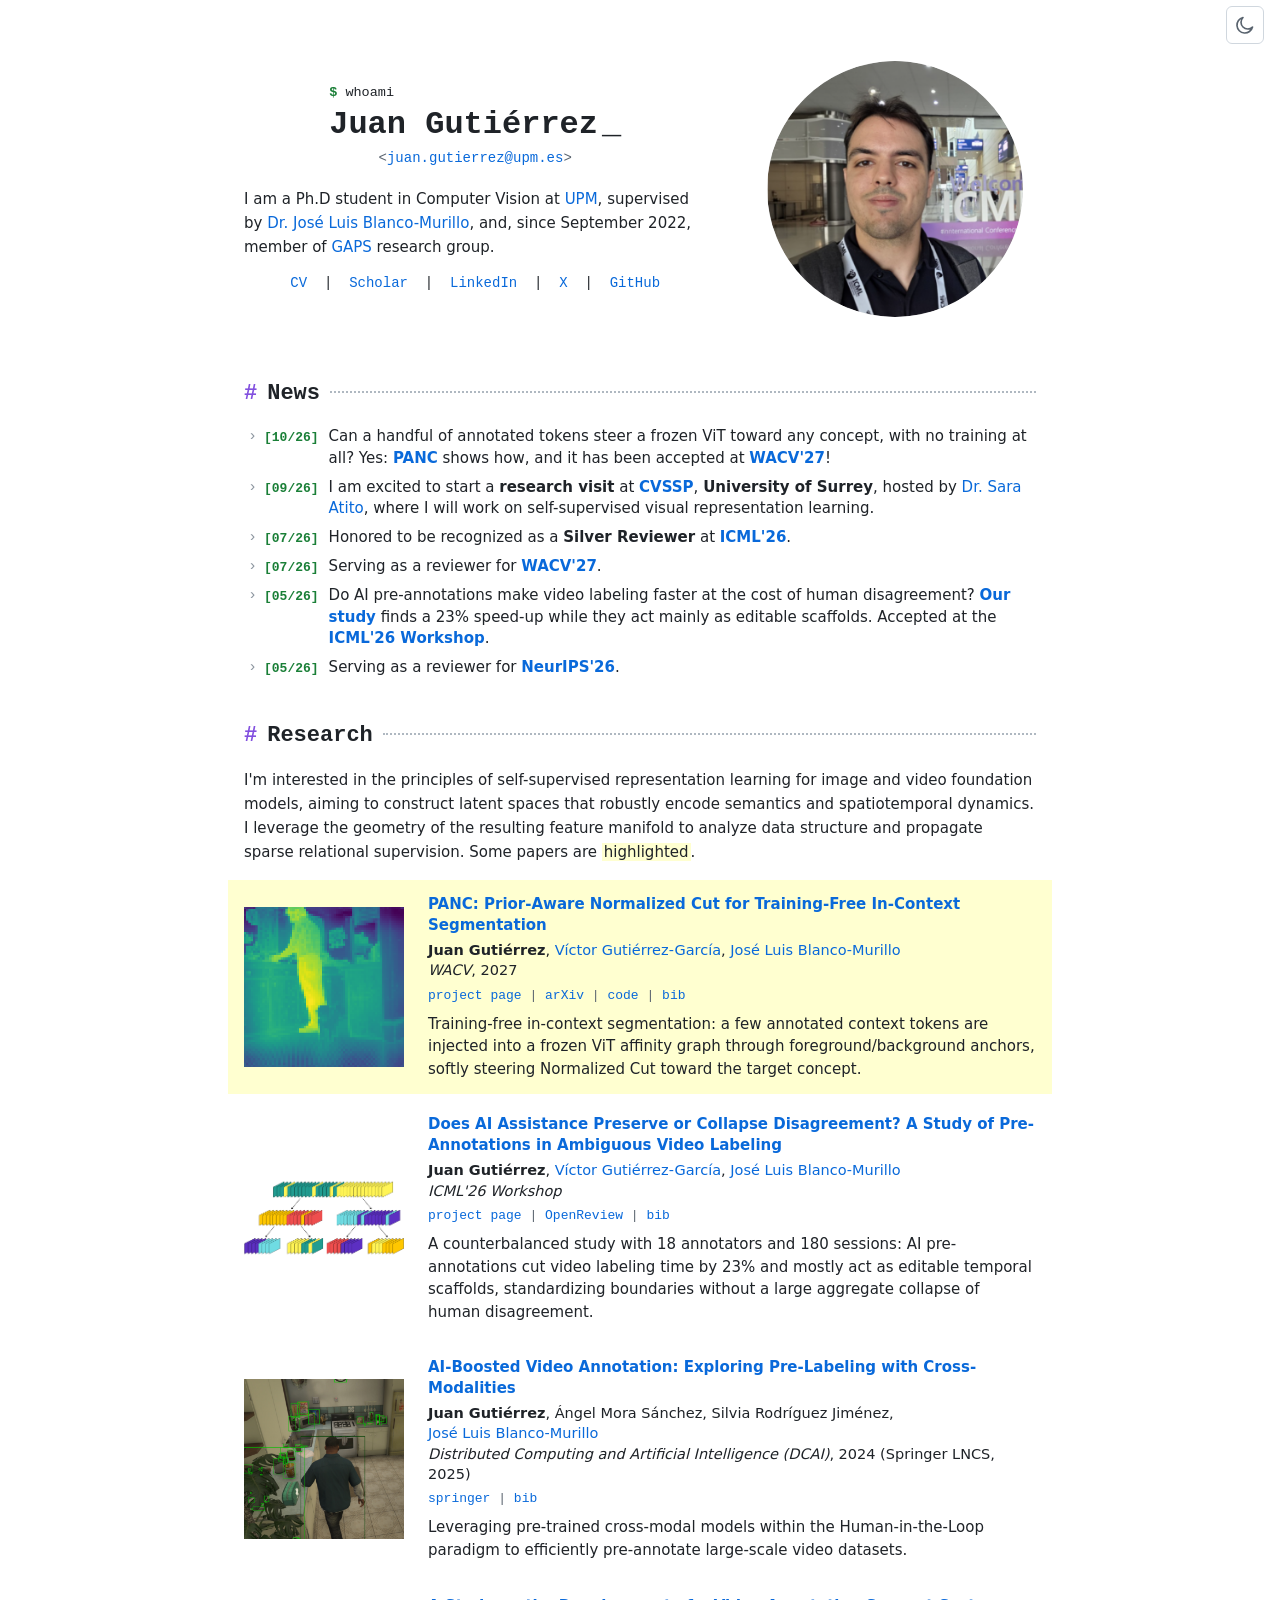
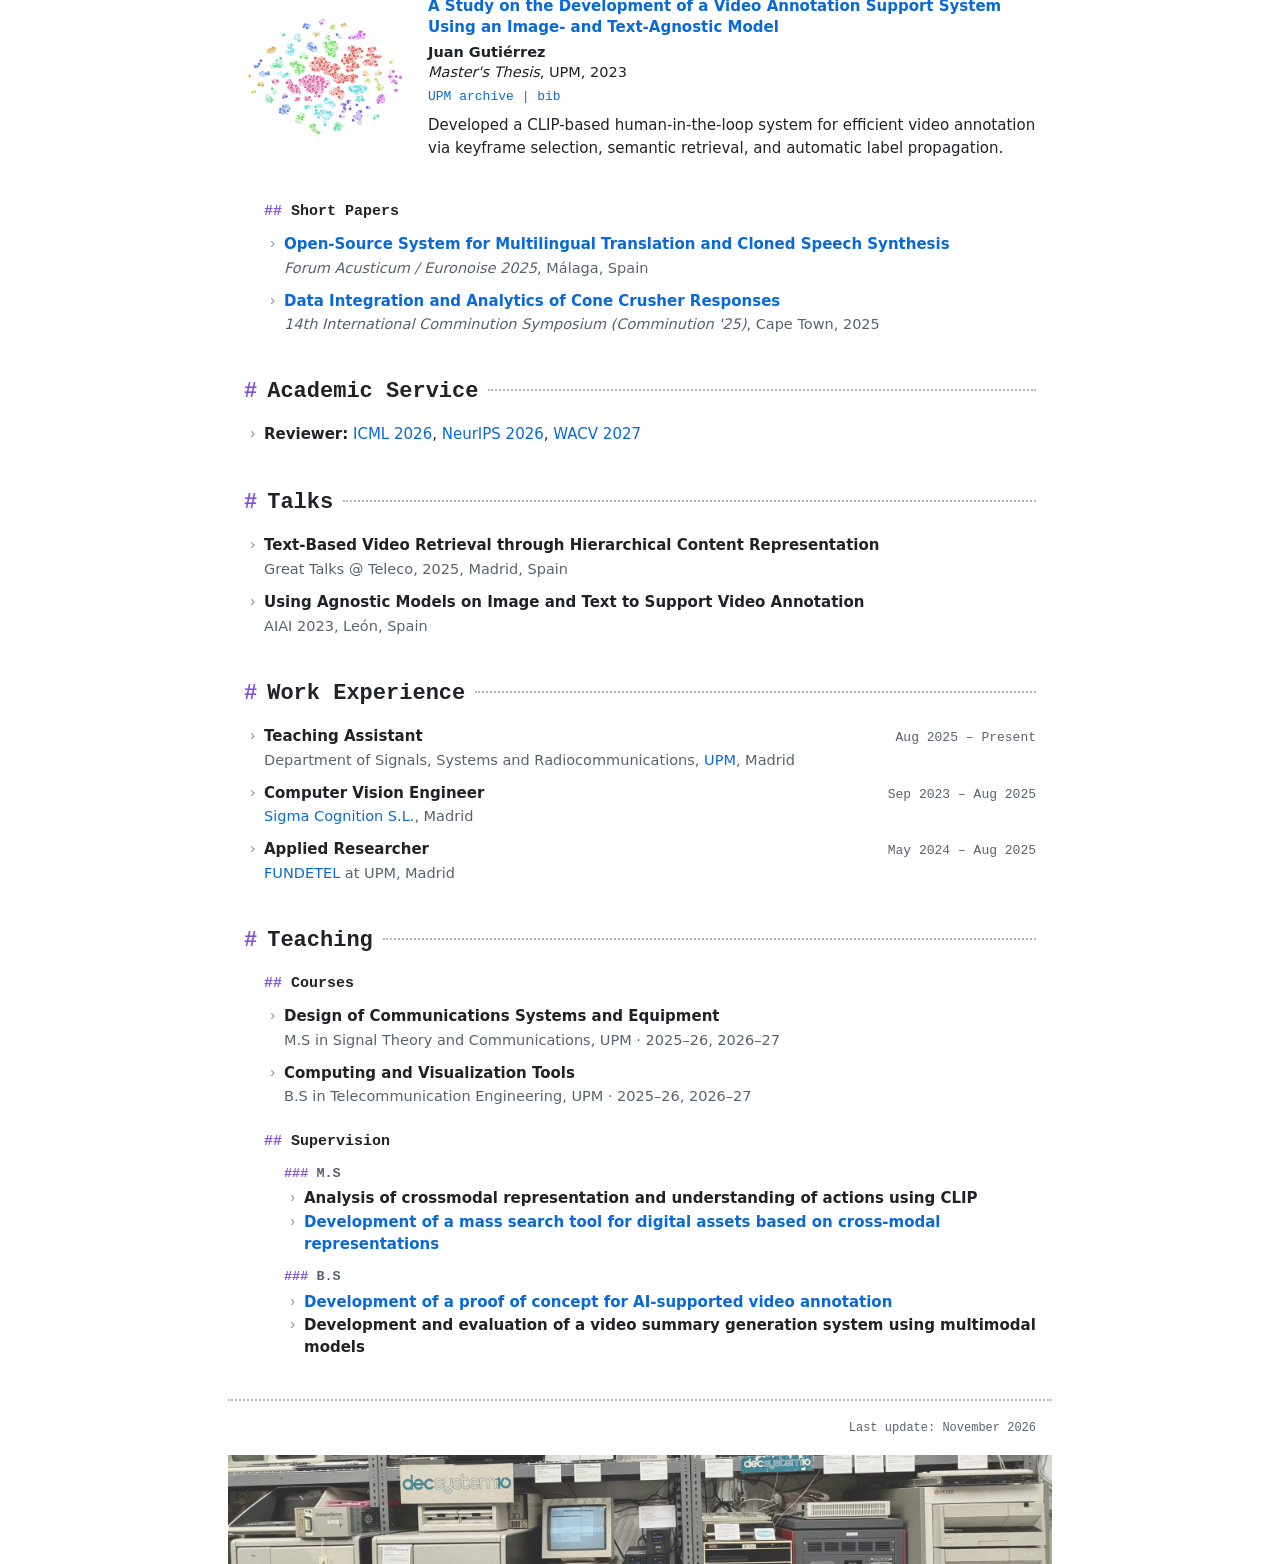
==== index.html @ efe4924a "Replace emoji favicon with a "jg" monogram SVG favicon (letters as paths, light-theme colours) with " ====
<!DOCTYPE html>
<html lang="en">

<head>
  <meta charset="UTF-8">
  <meta name="viewport" content="width=device-width, initial-scale=1">
  <title>Juan Gutiérrez</title>
  <meta name="author" content="Juan Gutiérrez">
  <meta name="description" content="Juan Gutiérrez — Ph.D. student in Computer Vision at UPM (GAPS). Self-supervised representation learning for image and video.">

  <link rel="stylesheet" href="stylesheet.css?v=20261119h">
  <link rel="icon" href="favicon.svg" type="image/svg+xml">
  <link rel="icon" href="favicon.ico" sizes="48x48">
  <link rel="apple-touch-icon" href="apple-touch-icon.png">
</head>

<body>
  <script>
    // Saved theme (default: light).
    (function () {
      var theme = 'light';
      try { theme = localStorage.getItem('preferred-theme') || 'light'; } catch (e) {}
      if (theme === 'dark') document.body.classList.add('dark-mode');
    })();
  </script>

  <nav class="topbar" aria-label="Sections">
    <div class="topbar-inner">
      <a href="#top" class="topbar-prompt">~/juan&nbsp;<span class="prompt-sign">$</span></a>
      <div class="topbar-links">
        <a href="#news"><span class="nav-hash">#</span> news</a>
        <a href="#research"><span class="nav-hash">#</span> research</a>
        <a href="#service"><span class="nav-hash">#</span> service</a>
        <a href="#talks"><span class="nav-hash">#</span> talks</a>
        <a href="#experience"><span class="nav-hash">#</span> experience</a>
        <a href="#teaching"><span class="nav-hash">#</span> teaching</a>
      </div>
    </div>
  </nav>

  <button id="theme-toggle" class="theme-toggle" type="button" aria-label="Enable dark mode">
    <span id="theme-toggle-icon" class="theme-toggle-icon" aria-hidden="true"></span>
  </button>

  <main class="page" id="top">

    <!-- ───────────── Bio ───────────── -->
    <header class="bio">
      <div class="bio-text">
        <div class="terminal">
          <p class="hero-cmd"><span class="prompt-sign">$</span> whoami</p>
          <h1 class="name">Juan Gutiérrez<span class="cursor" aria-hidden="true">_</span></h1>
        </div>
        <p class="hero-email"><span class="email-bracket">&lt;</span><a href="mailto:juan.gutierrez@upm.es">juan.gutierrez@upm.es</a><span class="email-bracket">&gt;</span></p>
        <p class="bio-desc">
          I am a Ph.D student in Computer Vision at <a href="https://www.upm.es/">UPM</a>, supervised by
          <a href="https://jlblancoupm.github.io/">Dr. José Luis Blanco-Murillo</a>, and,
          since September 2022, member of <a href="https://www.gaps.ssr.upm.es/">GAPS</a> research group.
        </p>
        <p class="bio-links">
          <a href="data/Resume_JG.pdf">CV</a>
          &nbsp;|&nbsp;
          <a href="https://scholar.google.es/citations?user=wT7WzX8AAAAJ&hl=es&authuser=1">Scholar</a>
          &nbsp;|&nbsp;
          <a href="https://www.linkedin.com/in/juan-gutierrez-navarro/">LinkedIn</a>
          &nbsp;|&nbsp;
          <a href="https://x.com/jgnav_">X</a>
          &nbsp;|&nbsp;
          <a href="https://github.com/jgnav">GitHub</a>
        </p>
      </div>
      <div class="bio-photo">
        <a href="images/juangutierrez.png"><img src="images/juangutierrez_circle.png" alt="Juan Gutiérrez"></a>
      </div>
    </header>

    <!-- ───────────── News ───────────── -->
    <section class="section-header" id="news">
      <h2 class="section-title"><a class="anchor" href="#news" aria-label="Link to this section">#</a> News</h2>
      <ul class="entries news">
        <li class="entry"><span class="news-date">[10/26]</span><span class="news-text">Can a handful of annotated tokens steer a frozen ViT toward any concept, with no training at all? Yes: <strong><a href="panc/">PANC</a></strong> shows how, and it has been accepted at <a href="https://wacv.thecvf.com/"><strong>WACV'27</strong></a>!</span></li>
        <li class="entry"><span class="news-date">[09/26]</span><span class="news-text">I am excited to start a <strong>research visit</strong> at <a href="https://www.surrey.ac.uk/centre-vision-speech-signal-processing"><strong>CVSSP</strong></a>, <strong>University of Surrey</strong>, hosted by <a href="https://www.surrey.ac.uk/people/sara-atito">Dr. Sara Atito</a>, where I will work on self-supervised visual representation learning.</span></li>
        <li class="entry"><span class="news-date">[07/26]</span><span class="news-text">Honored to be recognized as a <strong>Silver Reviewer</strong> at <a href="https://icml.cc/"><strong>ICML'26</strong></a>.</span></li>
        <li class="entry"><span class="news-date">[07/26]</span><span class="news-text">Serving as a reviewer for <a href="https://wacv.thecvf.com/"><strong>WACV'27</strong></a>.</span></li>
        <li class="entry"><span class="news-date">[05/26]</span><span class="news-text">Do AI pre-annotations make video labeling faster at the cost of human disagreement? <strong><a href="hitl/">Our study</a></strong> finds a 23% speed-up while they act mainly as editable scaffolds. Accepted at the <a href="https://pluralistic-alignment.github.io/"><strong>ICML'26 Workshop</strong></a>.</span></li>
        <li class="entry"><span class="news-date">[05/26]</span><span class="news-text">Serving as a reviewer for <a href="https://neurips.cc/"><strong>NeurIPS'26</strong></a>.</span></li>
      </ul>
    </section>

    <!-- ───────────── Research ───────────── -->
    <section class="section-header" id="research">
      <h2 class="section-title"><a class="anchor" href="#research" aria-label="Link to this section">#</a> Research</h2>
      <p>
        I'm interested in the principles of self-supervised representation learning for image and video
        foundation models, aiming to construct latent spaces that robustly encode semantics and
        spatiotemporal dynamics. I leverage the geometry of the resulting feature manifold to analyze data
        structure and propagate sparse relational supervision. Some papers are <span class="highlight">highlighted</span>.
      </p>
    </section>

    <section class="papers">

      <article class="paper highlighted">
        <div class="paper-media">
          <div class="one">
            <img class="two" src="images/panc_after.png" alt="">
            <img src="images/panc_before.png" alt="PANC">
          </div>
        </div>
        <div class="paper-info">
          <a href="panc/" class="papertitle">PANC: Prior-Aware Normalized Cut for Training-Free In-Context Segmentation</a>
          <div class="paper-authors">
            <strong>Juan Gutiérrez</strong>,
            <a href="https://vgutierrez2404.github.io/">Víctor Gutiérrez-García</a>,
            <a href="https://jlblancoupm.github.io/">José Luis Blanco-Murillo</a>
          </div>
          <div class="paper-venue"><em>WACV</em>, 2027</div>
          <div class="paper-links">
            <a href="panc/">project page</a> |
            <a href="https://arxiv.org/abs/2602.06912">arXiv</a> |
            <a href="https://github.com/jgnav/PANC">code</a> |
            <a href="javascript:void(0)" onclick="showBibtexModal('data/panc.bib')">bib</a>
          </div>
          <p class="paper-desc">
            Training-free in-context segmentation: a few annotated context tokens are injected into a frozen ViT affinity graph through foreground/background anchors, softly steering Normalized Cut toward the target concept.
          </p>
        </div>
      </article>

      <article class="paper">
        <div class="paper-media">
          <div class="one">
            <img class="two" src="images/hitl_after.png" alt="">
            <img src="images/hitl_before.png" alt="Pre-annotation study">
          </div>
        </div>
        <div class="paper-info">
          <a href="hitl/" class="papertitle">Does AI Assistance Preserve or Collapse Disagreement? A Study of Pre-Annotations in Ambiguous Video Labeling</a>
          <div class="paper-authors">
            <strong>Juan Gutiérrez</strong>,
            <a href="https://vgutierrez2404.github.io/">Víctor Gutiérrez-García</a>,
            <a href="https://jlblancoupm.github.io/">José Luis Blanco-Murillo</a>
          </div>
          <div class="paper-venue"><em>ICML'26 Workshop</em></div>
          <div class="paper-links">
            <a href="hitl/">project page</a> |
            <a href="https://openreview.net/forum?id=JxiOoHqbXl">OpenReview</a> |
            <a href="javascript:void(0)" onclick="showBibtexModal('data/hitl.bib')">bib</a>
          </div>
          <p class="paper-desc">
            A counterbalanced study with 18 annotators and 180 sessions: AI pre-annotations cut video labeling time by 23% and mostly act as editable temporal scaffolds, standardizing boundaries without a large aggregate collapse of human disagreement.
          </p>
        </div>
      </article>

      <article class="paper">
        <div class="paper-media">
          <div class="one">
            <img class="two" src="images/dcai_after.png" alt="">
            <img src="images/dcai_before.png" alt="AI-boosted video annotation">
          </div>
        </div>
        <div class="paper-info">
          <a href="https://link.springer.com/chapter/10.1007/978-3-031-80946-0_1" class="papertitle">AI-Boosted Video Annotation: Exploring Pre-Labeling with Cross-Modalities</a>
          <div class="paper-authors">
            <strong>Juan Gutiérrez</strong>,
            Ángel Mora Sánchez,
            Silvia Rodríguez Jiménez,
            <a href="https://jlblancoupm.github.io/">José Luis Blanco-Murillo</a>
          </div>
          <div class="paper-venue"><em>Distributed Computing and Artificial Intelligence (DCAI)</em>, 2024 (Springer LNCS, 2025)</div>
          <div class="paper-links">
            <a href="https://link.springer.com/chapter/10.1007/978-3-031-80946-0_1">springer</a> |
            <a href="javascript:void(0)" onclick="showBibtexModal('data/dcai.bib')">bib</a>
          </div>
          <p class="paper-desc">
            Leveraging pre-trained cross-modal models within the Human-in-the-Loop paradigm to efficiently pre-annotate large-scale video datasets.
          </p>
        </div>
      </article>

      <article class="paper">
        <div class="paper-media">
          <div class="one">
            <img class="two" src="images/thesis_after.png" alt="">
            <img src="images/thesis_before.png" alt="Master's thesis">
          </div>
        </div>
        <div class="paper-info">
          <a href="https://oa.upm.es/75341/" class="papertitle">A Study on the Development of a Video Annotation Support System Using an Image- and Text-Agnostic Model</a>
          <div class="paper-authors"><strong>Juan Gutiérrez</strong></div>
          <div class="paper-venue"><em>Master's Thesis</em>, UPM, 2023</div>
          <div class="paper-links">
            <a href="https://oa.upm.es/75341/">UPM archive</a> |
            <a href="javascript:void(0)" onclick="showBibtexModal('data/masterthesis.bib')">bib</a>
          </div>
          <p class="paper-desc">
            Developed a CLIP-based human-in-the-loop system for efficient video annotation via keyframe
            selection, semantic retrieval, and automatic label propagation.
          </p>
        </div>
      </article>

    </section>

    <!-- ───────────── Research › Short papers ───────────── -->
    <section class="subsection" id="short-papers">
      <h3 class="entries-group"><a class="anchor" href="#short-papers" aria-label="Link to this section">##</a> Short Papers</h3>
      <ul class="entries">
        <li class="entry">
          <a class="entry-title" href="https://arxiv.org/abs/2507.02530">Open-Source System for Multilingual Translation and Cloned Speech Synthesis</a>
          <div class="entry-meta"><em>Forum Acusticum / Euronoise 2025</em>, Málaga, Spain</div>
        </li>
        <li class="entry">
          <a class="entry-title" href="https://www.min-eng.com/comminution25/drafts/session2/asbjornsson.pdf">Data Integration and Analytics of Cone Crusher Responses</a>
          <div class="entry-meta"><em>14th International Comminution Symposium (Comminution '25)</em>, Cape Town, 2025</div>
        </li>
      </ul>
    </section>

    <!-- ───────────── Academic service ───────────── -->
    <section class="section-header" id="service">
      <h2 class="section-title"><a class="anchor" href="#service" aria-label="Link to this section">#</a> Academic Service</h2>
      <ul class="entries">
        <li class="entry"><span class="entry-title">Reviewer:</span> <a href="https://icml.cc/">ICML 2026</a>, <a href="https://neurips.cc/">NeurIPS 2026</a>, <a href="https://wacv.thecvf.com/">WACV 2027</a></li>
      </ul>
    </section>

    <!-- ───────────── Talks ───────────── -->
    <section class="section-header" id="talks">
      <h2 class="section-title"><a class="anchor" href="#talks" aria-label="Link to this section">#</a> Talks</h2>
      <ul class="entries">
        <li class="entry">
          <span class="entry-title">Text-Based Video Retrieval through Hierarchical Content Representation</span>
          <div class="entry-meta">Great Talks @ Teleco, 2025, Madrid, Spain</div>
        </li>
        <li class="entry">
          <span class="entry-title">Using Agnostic Models on Image and Text to Support Video Annotation</span>
          <div class="entry-meta">AIAI 2023, León, Spain</div>
        </li>
      </ul>
    </section>

    <!-- ───────────── Work experience ───────────── -->
    <section class="section-header" id="experience">
      <h2 class="section-title"><a class="anchor" href="#experience" aria-label="Link to this section">#</a> Work Experience</h2>
      <ul class="entries">
        <li class="entry job">
          <div class="job-head"><span class="entry-title">Teaching Assistant</span><span class="job-dates">Aug 2025 – Present</span></div>
          <div class="entry-meta">Department of Signals, Systems and Radiocommunications, <a href="https://www.upm.es/">UPM</a>, Madrid</div>
        </li>
        <li class="entry job">
          <div class="job-head"><span class="entry-title">Computer Vision Engineer</span><span class="job-dates">Sep 2023 – Aug 2025</span></div>
          <div class="entry-meta"><a href="https://sigmacognition.ai/">Sigma Cognition S.L.</a>, Madrid</div>
        </li>
        <li class="entry job">
          <div class="job-head"><span class="entry-title">Applied Researcher</span><span class="job-dates">May 2024 – Aug 2025</span></div>
          <div class="entry-meta"><a href="https://www.fundetel.etsit.upm.es/">FUNDETEL</a> at UPM, Madrid</div>
        </li>
      </ul>
    </section>

    <!-- ───────────── Teaching ───────────── -->
    <section class="section-header" id="teaching">
      <h2 class="section-title"><a class="anchor" href="#teaching" aria-label="Link to this section">#</a> Teaching</h2>

      <div class="group">
        <h3 class="entries-group" id="courses"><a class="anchor" href="#courses" aria-label="Link to this section">##</a> Courses</h3>
        <div class="group-body">
          <ul class="entries">
            <li class="entry">
              <span class="entry-title">Design of Communications Systems and Equipment</span>
              <div class="entry-meta">M.S in Signal Theory and Communications, UPM · 2025–26, 2026–27</div>
            </li>
            <li class="entry">
              <span class="entry-title">Computing and Visualization Tools</span>
              <div class="entry-meta">B.S in Telecommunication Engineering, UPM · 2025–26, 2026–27</div>
            </li>
          </ul>
        </div>
      </div>

      <div class="group">
        <h3 class="entries-group" id="supervision"><a class="anchor" href="#supervision" aria-label="Link to this section">##</a> Supervision</h3>
        <div class="group-body">
          <div class="subgroup">
            <h4 class="entries-subgroup" id="supervision-ms"><a class="anchor" href="#supervision-ms" aria-label="Link to this section">###</a> M.S</h4>
            <ul class="entries">
              <li class="entry"><span class="entry-title">Analysis of crossmodal representation and understanding of actions using CLIP</span></li>
              <li class="entry"><a class="entry-title" href="https://oa.upm.es/87977/">Development of a mass search tool for digital assets based on cross-modal representations</a></li>
            </ul>
          </div>
          <div class="subgroup">
            <h4 class="entries-subgroup" id="supervision-bs"><a class="anchor" href="#supervision-bs" aria-label="Link to this section">###</a> B.S</h4>
            <ul class="entries">
              <li class="entry"><a class="entry-title" href="https://oa.upm.es/83613/">Development of a proof of concept for AI-supported video annotation</a></li>
              <li class="entry"><span class="entry-title">Development and evaluation of a video summary generation system using multimodal models</span></li>
            </ul>
          </div>
        </div>
      </div>
    </section>

    <!-- ───────────── Footer ───────────── -->
    <footer class="site-footer">
      <p>Last update: November 2026</p>
      <div class="footer-banner">
        <img src="images/freak-banner.jpg" alt="Decorative retro computing banner" class="footer-banner-image"
          loading="lazy" onerror="this.closest('.footer-banner').style.display='none'">
      </div>
    </footer>

  </main>

  <!-- BibTeX Modal -->
  <div id="bibtex-overlay" class="bibtex-overlay">
    <div class="bibtex-modal" role="dialog" aria-modal="true" aria-labelledby="bibtex-title">
      <div class="bibtex-modal-header">
        <h3 id="bibtex-title">BibTeX</h3>
        <button class="bibtex-close" type="button" aria-label="Close" onclick="closeBibtexModal()">&times;</button>
      </div>
      <pre id="bibtex-content" class="bibtex-content"></pre>
      <button class="bibtex-copy-btn" type="button" onclick="copyBibtex()">Copy to Clipboard</button>
    </div>
  </div>

  <script>
    const sunIcon = `
      <svg viewBox="0 0 24 24" fill="none" stroke="currentColor" stroke-width="1.8" stroke-linecap="round" stroke-linejoin="round" aria-hidden="true">
        <circle cx="12" cy="12" r="4.2"></circle>
        <path d="M12 2.5v2.3"></path><path d="M12 19.2v2.3"></path>
        <path d="M4.9 4.9l1.6 1.6"></path><path d="M17.5 17.5l1.6 1.6"></path>
        <path d="M2.5 12h2.3"></path><path d="M19.2 12h2.3"></path>
        <path d="M4.9 19.1l1.6-1.6"></path><path d="M17.5 6.5l1.6-1.6"></path>
      </svg>`;
    const moonIcon = `
      <svg viewBox="0 0 24 24" fill="none" stroke="currentColor" stroke-width="1.8" stroke-linecap="round" stroke-linejoin="round" aria-hidden="true">
        <path d="M20.2 14.2A8.6 8.6 0 1 1 9.8 3.8 7.1 7.1 0 0 0 20.2 14.2z"></path>
      </svg>`;
    const themeToggleButton = document.getElementById('theme-toggle');
    const themeToggleIcon = document.getElementById('theme-toggle-icon');

    function applyTheme(theme) {
      const isDarkMode = theme === 'dark';
      document.body.classList.toggle('dark-mode', isDarkMode);
      themeToggleButton.setAttribute('aria-label', isDarkMode ? 'Enable light mode' : 'Enable dark mode');
      themeToggleIcon.innerHTML = isDarkMode ? sunIcon : moonIcon;
    }

    applyTheme(document.body.classList.contains('dark-mode') ? 'dark' : 'light');

    themeToggleButton.addEventListener('click', () => {
      const nextTheme = document.body.classList.contains('dark-mode') ? 'light' : 'dark';
      try { localStorage.setItem('preferred-theme', nextTheme); } catch (e) {}
      applyTheme(nextTheme);
    });

    // BibTeX modal
    function showBibtexModal(bibPath) {
      fetch(bibPath)
        .then(response => response.text())
        .then(data => {
          document.getElementById('bibtex-content').textContent = data.trim();
          document.getElementById('bibtex-overlay').classList.add('active');
        })
        .catch(error => {
          console.error('Error loading BibTeX:', error);
          alert('Error loading BibTeX file');
        });
    }

    function closeBibtexModal() {
      document.getElementById('bibtex-overlay').classList.remove('active');
      const copyBtn = document.querySelector('.bibtex-copy-btn');
      copyBtn.textContent = 'Copy to Clipboard';
      copyBtn.classList.remove('copied');
    }

    function copyBibtex() {
      const bibtexText = document.getElementById('bibtex-content').textContent;
      navigator.clipboard.writeText(bibtexText).then(() => {
        const copyBtn = document.querySelector('.bibtex-copy-btn');
        copyBtn.textContent = 'Copied!';
        copyBtn.classList.add('copied');
        setTimeout(() => {
          copyBtn.textContent = 'Copy to Clipboard';
          copyBtn.classList.remove('copied');
        }, 2000);
      }).catch(err => {
        console.error('Failed to copy:', err);
        alert('Failed to copy to clipboard');
      });
    }

    document.getElementById('bibtex-overlay').addEventListener('click', function (e) {
      if (e.target === this) closeBibtexModal();
    });
    document.addEventListener('keydown', function (e) {
      if (e.key === 'Escape') closeBibtexModal();
    });

    // Show the top bar once the header has scrolled out of view
    const topbar = document.querySelector('.topbar');
    new IntersectionObserver(([entry]) => {
      topbar.classList.toggle('visible', !entry.isIntersecting);
    }, { rootMargin: '-60px 0px 0px 0px' }).observe(document.querySelector('.bio'));

    // Highlight the current section in the top bar
    const navLinks = document.querySelectorAll('.topbar-links a');
    const observer = new IntersectionObserver(entries => {
      entries.forEach(entry => {
        if (!entry.isIntersecting) return;
        navLinks.forEach(a => a.classList.toggle('active', a.getAttribute('href') === '#' + entry.target.id));
      });
    }, { rootMargin: '-40% 0px -55% 0px' });
    navLinks.forEach(a => {
      const href = a.getAttribute('href');
      const target = href.startsWith('#') ? document.querySelector(href) : null;
      if (target) observer.observe(target);
    });

    // Tap a paper on touch screens to toggle its "after" image
    document.querySelectorAll('.paper').forEach(function (card) {
      card.addEventListener('touchstart', function () {
        document.querySelectorAll('.paper.hover-active').forEach(function (c) {
          if (c !== card) c.classList.remove('hover-active');
        });
        card.classList.toggle('hover-active');
      }, { passive: true });
    });
  </script>
</body>

</html>
---- stylesheet.css ----
/* Light (default): GitHub Light palette with gruvbox highlights. Dark: gruvbox.
   Programmer touches: syntax-coloured symbols (# headings, $ prompt, › bullets),
   monospace chrome and headings, dotted rules, $ whoami + blinking _,
   clickable # section anchors, and the retro PC banner at the bottom.
   Fonts: the visitor's own system fonts (no web fonts are downloaded). */

:root {
  --font-mono: ui-monospace, SFMono-Regular, 'SF Mono', Menlo, Consolas, monospace;
  --font-sans: system-ui, -apple-system, 'Segoe UI', Roboto, 'Helvetica Neue', Arial, sans-serif;

  --bg: #ffffff;
  --bg-subtle: #f6f8fa;
  --border: #d0d7de;
  --rule: #afb8c1;              /* dotted rules */
  --text: #1f2328;
  --text-muted: #59636e;
  --accent: #0969da;            /* links */
  --accent-hover: #0550ae;
  --highlight-bg: #ffffd0;          /* jonbarron.info */

  /* syntax colours */
  --syn-hash: #8250df;          /* # headings, * active */
  --syn-prompt: #1a7f37;        /* $ */
  --syn-bullet: #8c959f;        /* › bullets */
  --cursor: #1f2328;

  --topbar-bg: rgba(255, 255, 255, 0.92);
}

body.dark-mode {
  --bg: #282828;
  --bg-subtle: #32302f;
  --border: #504945;
  --rule: #665c54;
  --text: #ebdbb2;
  --text-muted: #a89984;
  --accent: #83a598;
  --accent-hover: #fabd2f;
  --highlight-bg: #40392c;

  --syn-hash: #d3869b;
  --syn-prompt: #b8bb26;
  --syn-bullet: #928374;
  --cursor: #fe8019;

  --topbar-bg: rgba(40, 40, 40, 0.92);
}

/* ───────────── Base ───────────── */

*,
*::before,
*::after {
  box-sizing: border-box;
}

html {
  -webkit-text-size-adjust: 100%;
  text-size-adjust: 100%;
  color-scheme: light;
  scroll-behavior: smooth;
  scroll-padding-top: 64px;
}

body.dark-mode {
  color-scheme: dark;
}

body {
  margin: 0;
  display: flex;
  flex-direction: column;
  min-height: 100vh;
  background: var(--bg);
  color: var(--text);
  font-family: var(--font-sans);
  font-size: 15px;
  line-height: 1.5;
  -webkit-font-smoothing: antialiased;
  -moz-osx-font-smoothing: grayscale;
  transition: background-color 0.2s ease, color 0.2s ease;
}

a {
  color: var(--accent);
  text-decoration: none;
}

a:focus,
a:hover {
  color: var(--accent-hover);
  text-decoration: underline;
  text-underline-offset: 3px;
}

:focus-visible {
  outline: 2px dotted var(--accent);
  outline-offset: 3px;
}

p {
  margin: 0;
}

strong {
  font-weight: 600;
}

.page {
  flex: 1 0 auto;
  display: flex;
  flex-direction: column;
  width: 100%;
  max-width: 840px;
  margin: 0 auto;
  padding: 0 8px;
}

/* ───────────── Top bar ───────────── */

.topbar {
  position: fixed;
  top: 0;
  left: 0;
  right: 0;
  z-index: 100;
  transform: translateY(-100%);
  transition: transform 0.25s ease;
  background: var(--topbar-bg);
  backdrop-filter: blur(8px);
  -webkit-backdrop-filter: blur(8px);
  border-bottom: 1px dotted var(--rule);
  font-family: var(--font-mono);
}

.topbar.visible {
  transform: translateY(0);
}

.topbar-inner {
  max-width: 840px;
  margin: 0 auto;
  padding: 0 64px 0 24px;
  height: 50px;
  display: flex;
  align-items: center;
  gap: 18px;
}

.topbar-prompt {
  color: var(--text);
  font-weight: 700;
  font-size: 14px;
  white-space: nowrap;
}

.topbar-prompt:hover {
  color: var(--text);
  text-decoration: none;
}

.prompt-sign {
  color: var(--syn-prompt);
  font-weight: 700;
}

.topbar-links {
  display: flex;
  gap: 6px;
  flex: 1 1 auto;
  min-width: 0;
  overflow-x: auto;
  scrollbar-width: none;
}

.topbar-links::-webkit-scrollbar {
  display: none;
}

.nav-hash {
  color: var(--syn-hash);
}

.topbar-links a {
  color: var(--text-muted);
  font-size: 13.5px;
  padding: 4px 8px;
  white-space: nowrap;
}

.topbar-links a:hover {
  color: var(--text);
  text-decoration: none;
}

.topbar-links a.active {
  color: var(--text);
  font-weight: 700;
}

.theme-toggle {
  position: fixed;
  top: 6px;
  right: 16px;
  z-index: 200;
  display: inline-flex;
  align-items: center;
  justify-content: center;
  width: 38px;
  height: 38px;
  padding: 0;
  border: 1px solid var(--border);
  border-radius: 6px;
  background: var(--bg);
  color: var(--text-muted);
  cursor: pointer;
}

.theme-toggle:hover {
  color: var(--text);
  border-color: var(--text-muted);
}

.theme-toggle-icon,
.theme-toggle-icon svg {
  display: block;
  width: 22px;
  height: 22px;
}

/* ───────────── Bio ───────────── */

.bio {
  display: flex;
  align-items: center;
  gap: 2%;
  padding: 40px 0 0;
}

.bio-text {
  width: 60%;
  padding: 0 16px;
}

.bio-photo {
  width: 38%;
  padding: 2.5%;
}

.bio-photo img {
  width: 100%;
  max-width: 256px;             /* original photo size */
  height: auto;
  margin: 0 auto;
  display: block;
  object-fit: cover;
  border-radius: 50%;
}

/* prompt + name as one centred block, so "$ whoami" sits right above the name */
.terminal {
  display: table;
  margin: 0 auto;
}

.terminal .name {
  text-align: left;
}

.hero-cmd {
  margin-bottom: 2px;
  font-size: 13.5px;
  color: var(--text);
}


.name {
  margin: 0;
  text-align: center;
  font-weight: 700;
  font-size: 32px;
  line-height: 1.2;
}

.cursor {
  color: var(--cursor);
  margin-left: 4px;
  font-weight: 400;
  animation: blink 1.1s steps(1) infinite;
}

@keyframes blink {
  50% {
    opacity: 0;
  }
}

@media (prefers-reduced-motion: reduce) {
  .cursor {
    animation: none;
  }

  html {
    scroll-behavior: auto;
  }
}

.hero-email {
  margin-top: 4px;
  text-align: center;
}

.email-bracket {
  color: var(--text-muted);
}

.bio-desc {
  margin: 18px 0 14px;
  line-height: 1.6;
}

.bio-links {
  margin: 0;
  text-align: center;
}

/* ───────────── Sections ───────────── */

.section-header {
  padding: 40px 16px 0;
}

.section-title {
  display: flex;
  align-items: baseline;
  gap: 10px;
  margin: 0 0 16px;
  font-family: var(--font-mono);
  font-size: 22px;
  font-weight: 700;
  color: var(--text);
}

.section-title::after {
  content: '';
  flex: 1 1 auto;
  border-bottom: 2px dotted var(--rule);
  transform: translateY(-6px);
}

.anchor {
  color: var(--syn-hash);
}

.anchor:hover,
.anchor:focus-visible {
  color: var(--syn-hash);
  text-decoration: none;
  opacity: 0.7;
}

.section-header > p {
  line-height: 1.6;
}

.highlight {
  background-color: var(--highlight-bg);
  padding: 0 2px;
}

/* ───────────── Papers ───────────── */

.papers {
  display: flex;
  flex-direction: column;
  gap: 6px;
  padding: 16px 0 0;
}

.paper {
  display: grid;
  grid-template-columns: 192px minmax(0, 1fr);
  align-items: center;
}

.paper.highlighted {
  background-color: var(--highlight-bg);
}

.paper-media {
  padding: 16px;
}

.paper-info {
  padding: 14px 16px 14px 8px;
  line-height: 1.4;
}

.papertitle,
.entry-title {
  font-weight: 600;
}

span.entry-title {
  color: var(--text);
}

.paper-authors {
  margin-top: 4px;
}

.paper-venue,
.paper-authors {
  font-size: 14.5px;
}

.paper-authors a,
.paper-authors strong {
  white-space: nowrap;
}

.paper-venue {
  color: var(--text);
}

.entry-meta {
  color: var(--text-muted);
}

.entry-meta strong {
  color: var(--text);
}

.paper-links {
  margin-top: 6px;
  font-family: var(--font-mono);
  font-size: 13px;
  color: var(--text-muted);
}

.paper-desc {
  margin-top: 8px;
  line-height: 1.5;
}

.one {
  width: 160px;
  height: 160px;
  position: relative;
}

.one img {
  position: absolute;
  inset: 0;
  width: 100%;
  height: 100%;
  object-fit: contain;
  display: block;
}

.one .two {
  z-index: 1;
  opacity: 0;
  background: var(--bg);
  transition: opacity 0.2s ease-in-out;
}

.paper.highlighted .one .two {
  background: var(--highlight-bg);
}

@media (hover: hover) {
  .paper:hover .one .two {
    opacity: 1;
  }
}

.paper.hover-active .one .two {
  opacity: 1;
}

/* ───────────── Entries (short papers, service, talks, teaching) ───────────── */

.entries {
  list-style: none;
  margin: 0;
  padding: 0;
  display: flex;
  flex-direction: column;
  gap: 12px;
}

.entry {
  position: relative;
  padding: 0 0 0 20px;
  line-height: 1.45;
}

.entry::before {
  content: '›';
  position: absolute;
  left: 4px;
  top: 0;
  font-family: var(--font-mono);
  color: var(--syn-bullet);
}

.entries.news {
  gap: 7px;
}

.news .entry {
  display: flex;
  align-items: baseline;
  gap: 10px;
}

.news-date {
  flex: none;
  font-family: var(--font-mono);
  font-size: 13px;
  font-weight: 700;
  color: var(--syn-prompt);
}

.news-text strong {
  font-weight: 700;
}

.entry-meta {
  margin-top: 2px;
  font-size: 14.5px;
}

.entry .paper-links {
  margin-top: 6px;
}

.job-head {
  display: flex;
  flex-wrap: wrap;
  justify-content: space-between;
  align-items: baseline;
  column-gap: 16px;
}

.job-dates {
  font-family: var(--font-mono);
  font-size: 13px;
  color: var(--text-muted);
  white-space: nowrap;
}

.subsection {
  padding: 28px 16px 0 36px;     /* ## level: one step (20px) in from # */
}

.group {
  padding-left: 20px;            /* ## level inside a section */
}

.group + .group {
  margin-top: 24px;
}

.entries-group {
  margin: 0 0 10px;
  font-family: var(--font-mono);
  font-size: 15px;
  font-weight: 700;
  color: var(--text);
}

.group-body {
  margin: 0;
  padding: 0;
}

.subgroup {
  padding-left: 20px;
}

.subgroup .entries {
  gap: 2px;
}

.subgroup + .subgroup {
  margin-top: 12px;
}

.entries-subgroup {
  margin: 0 0 4px;
  font-family: var(--font-mono);
  font-size: 13.5px;
  font-weight: 700;
  color: var(--text-muted);
}

/* ───────────── Monospace elements ───────────── */

.terminal,
.hero-email,
.bio-links,
.site-footer {
  font-family: var(--font-mono);
}

.hero-email,
.bio-links {
  font-size: 14px;
}

/* ───────────── Footer ───────────── */

.site-footer {
  margin-top: auto;
  padding-top: 40px;
  font-size: 12px;
  color: var(--text-muted);
}

.site-footer p {
  margin: 0;
  padding: 18px 16px;
  border-top: 2px dotted var(--rule);
  text-align: right;
}

.footer-banner {
  opacity: 0.85;
  overflow: hidden;
}

.footer-banner-image {
  display: block;
  width: 100%;
  max-height: 110px;
  object-fit: cover;
  object-position: center 61%;
  filter: saturate(0.72) contrast(0.92);
}

/* ───────────── BibTeX modal ───────────── */

.bibtex-overlay {
  display: none;
  position: fixed;
  inset: 0;
  background-color: rgba(0, 0, 0, 0.5);
  z-index: 1000;
  justify-content: center;
  align-items: center;
}

.bibtex-overlay.active {
  display: flex;
}

.bibtex-modal {
  background: var(--bg);
  border-radius: 8px;
  padding: 20px;
  max-width: 600px;
  width: 90%;
  max-height: 80vh;
  border: 1px solid var(--border);
  box-shadow: 0 4px 20px rgba(0, 0, 0, 0.2);
}

.bibtex-modal-header {
  display: flex;
  justify-content: space-between;
  align-items: center;
  margin-bottom: 12px;
}

.bibtex-modal-header h3 {
  margin: 0;
  font-family: var(--font-mono);
  font-size: 15px;
  font-weight: 700;
}

.bibtex-close {
  background: none;
  border: none;
  font-size: 24px;
  cursor: pointer;
  color: var(--text-muted);
  padding: 0;
  line-height: 1;
}

.bibtex-close:hover {
  color: var(--text);
}

.bibtex-content {
  background: var(--bg-subtle);
  border: 1px solid var(--border);
  border-radius: 6px;
  padding: 14px;
  margin: 0;
  font-family: var(--font-mono);
  font-size: 12px;
  color: var(--text);
  white-space: pre-wrap;
  word-wrap: break-word;
  overflow-y: auto;
  max-height: 50vh;
}

.bibtex-copy-btn {
  margin-top: 12px;
  padding: 6px 14px;
  background: var(--bg-subtle);
  color: var(--text);
  border: 1px solid var(--border);
  border-radius: 6px;
  cursor: pointer;
  font-family: var(--font-mono);
  font-size: 13px;
}

.bibtex-copy-btn:hover {
  border-color: var(--accent);
  color: var(--accent);
}

.bibtex-copy-btn.copied {
  color: var(--syn-prompt);
  border-color: var(--syn-prompt);
}

/* ───────────── Small screens ───────────── */

@media (max-width: 640px) {
  .page {
    padding: 0;
  }

  .topbar-inner {
    padding: 0 62px 0 16px;
    gap: 10px;
  }

  .topbar-prompt {
    display: none;
  }

  .topbar-links {
    -webkit-mask-image: linear-gradient(to right, #000 85%, transparent);
    mask-image: linear-gradient(to right, #000 85%, transparent);
    padding-right: 24px;
  }

  .bio {
    flex-direction: column-reverse;
    gap: 14px;
    padding: 24px 0 0;
  }

  .bio-links {
    font-size: 12.5px;
  }

  .bio-text {
    width: 100%;
  }

  .bio-photo {
    width: 100%;
    padding: 0 16px;
    text-align: center;
  }

  .bio-photo img {
    width: 160px;
    margin: 0 auto;
  }

  .name {
    font-size: 26px;
  }

  .section-header {
    padding-top: 28px;
  }

  .section-title {
    font-size: 19px;
  }

  .paper {
    grid-template-columns: 124px minmax(0, 1fr);
    align-items: start;
  }

  .paper-media {
    padding: 12px 8px 12px 12px;
  }

  .paper-info {
    padding: 12px 12px 12px 6px;
  }

  .one {
    width: 104px;
    height: 104px;
  }

  .site-footer p {
    text-align: left;
  }
}
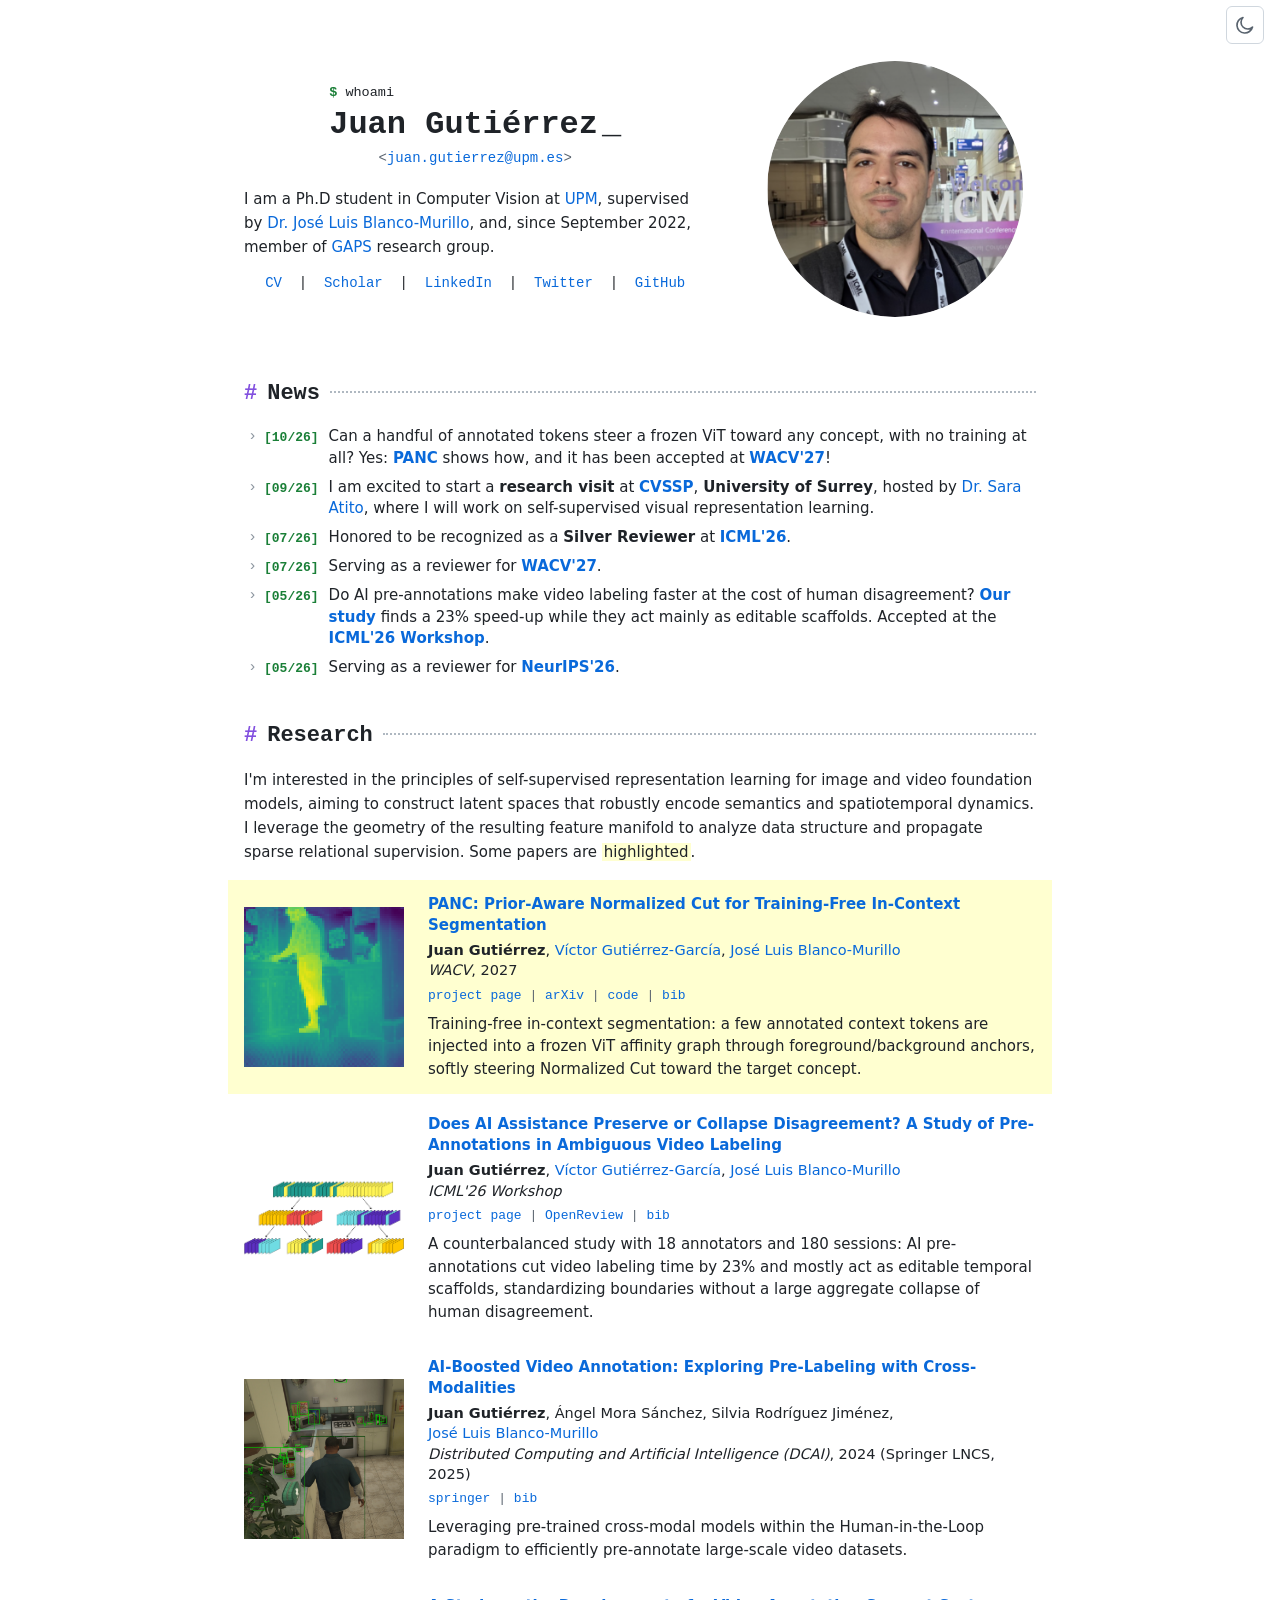
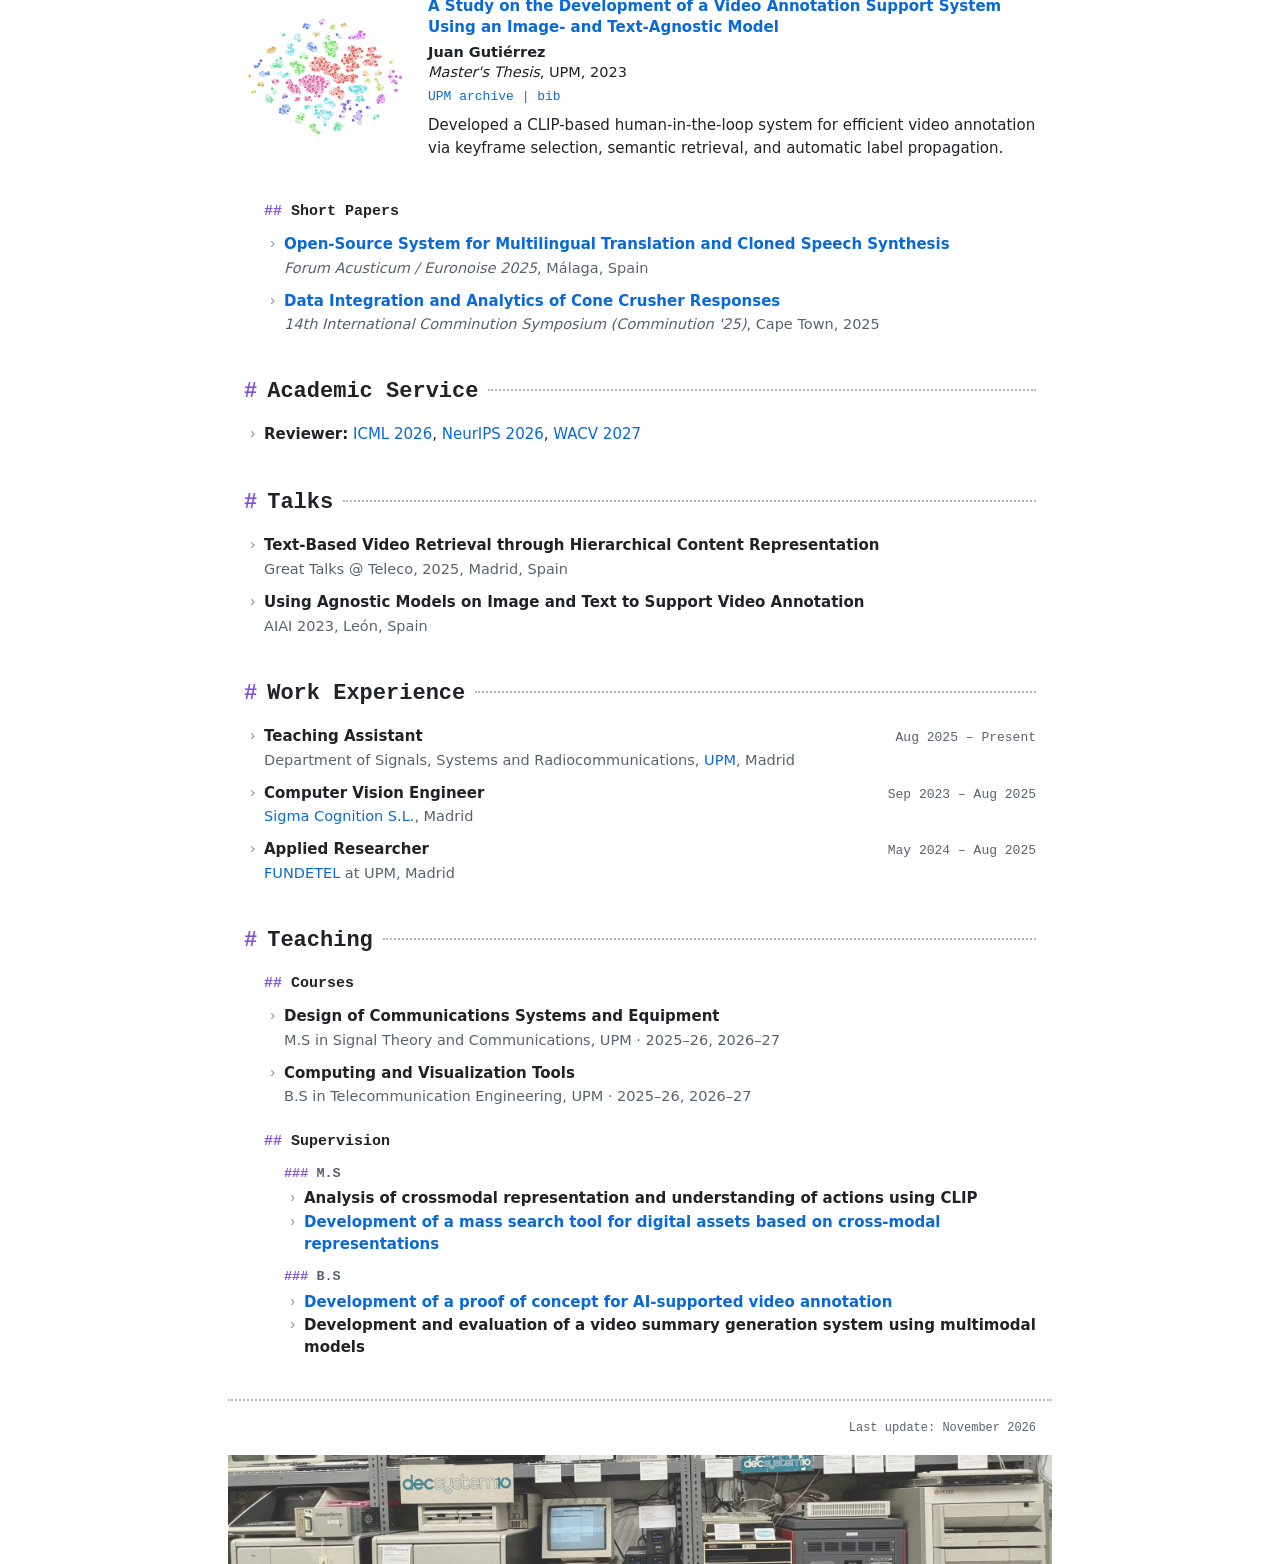
==== commit a0d74b29: "Label the X link as Twitter Co-Authored-By: Claude Opus 5.5 <noreply@anthropic.com>" ====
--- a/index.html
+++ b/index.html
@@ -64,7 +64,7 @@
           &nbsp;|&nbsp;
           <a href="https://www.linkedin.com/in/juan-gutierrez-navarro/">LinkedIn</a>
           &nbsp;|&nbsp;
-          <a href="https://x.com/jgnav_">X</a>
+          <a href="https://x.com/jgnav_">Twitter</a>
           &nbsp;|&nbsp;
           <a href="https://github.com/jgnav">GitHub</a>
         </p>
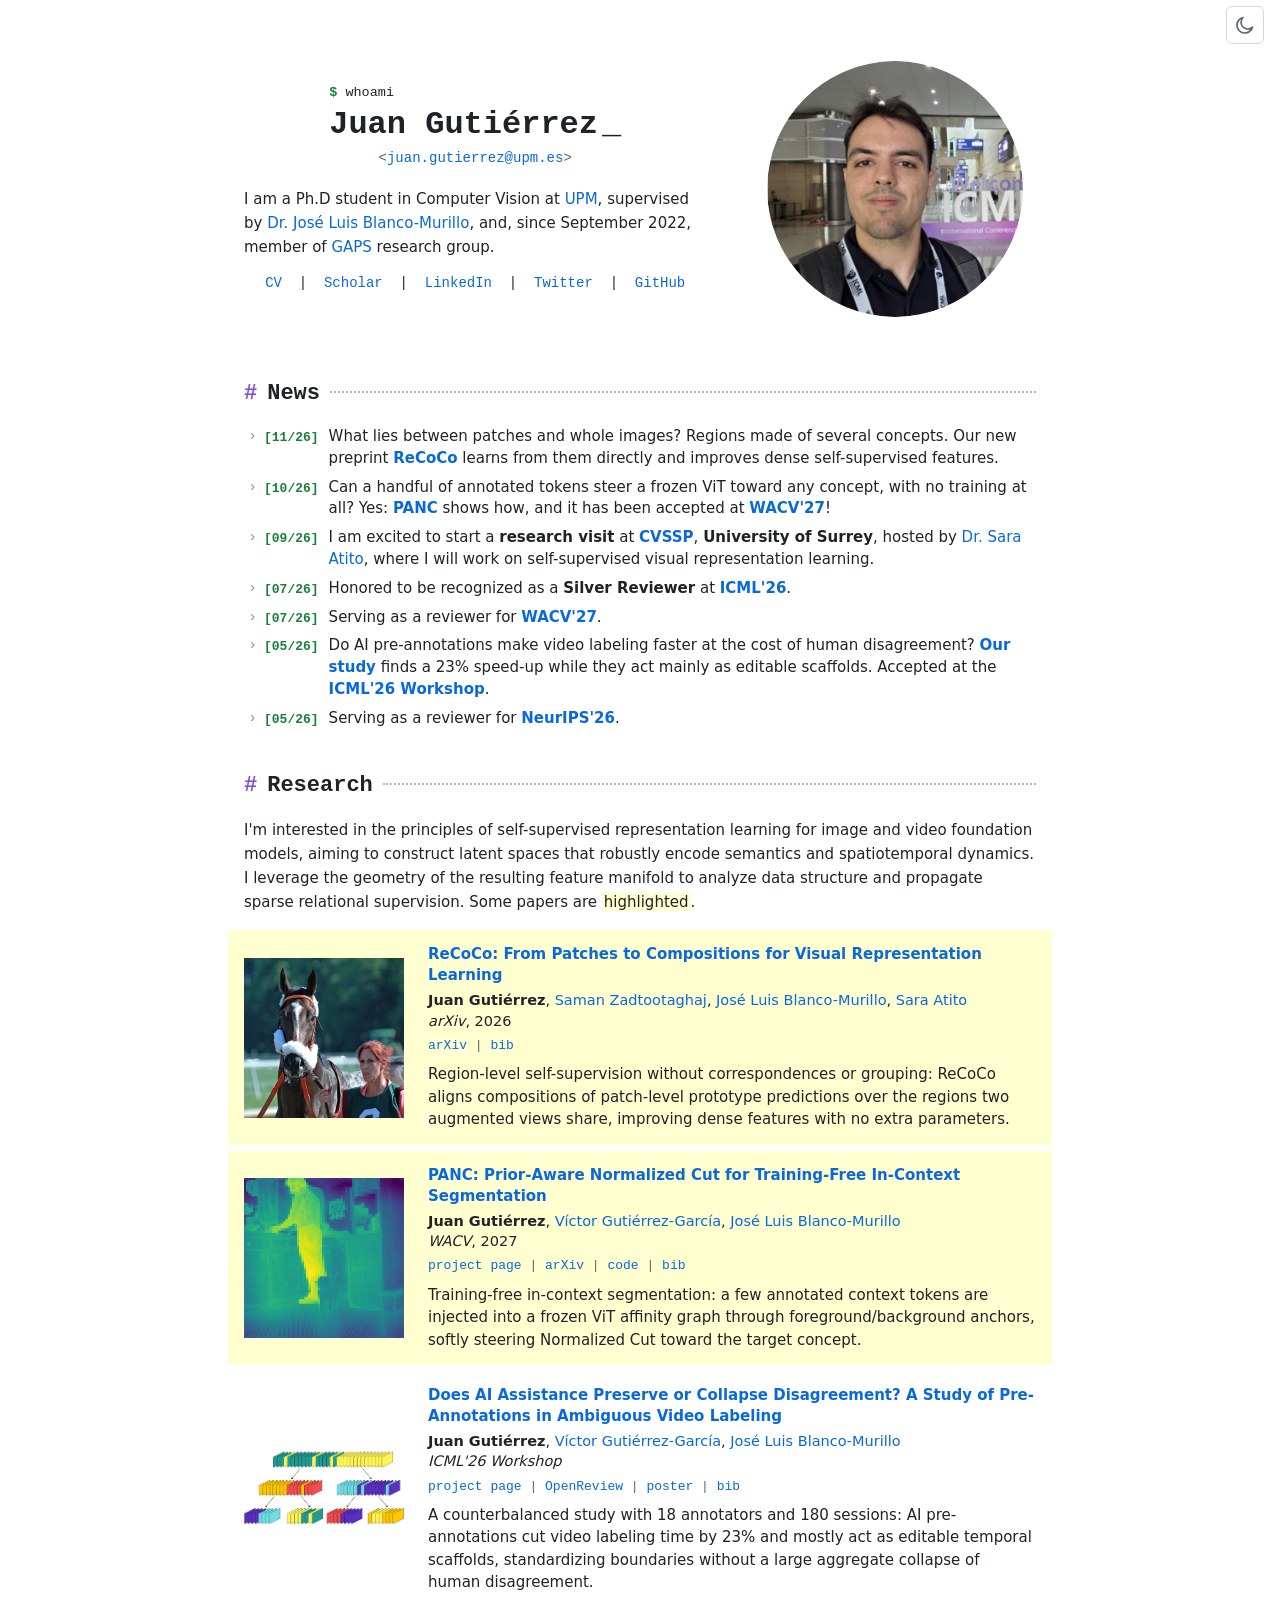
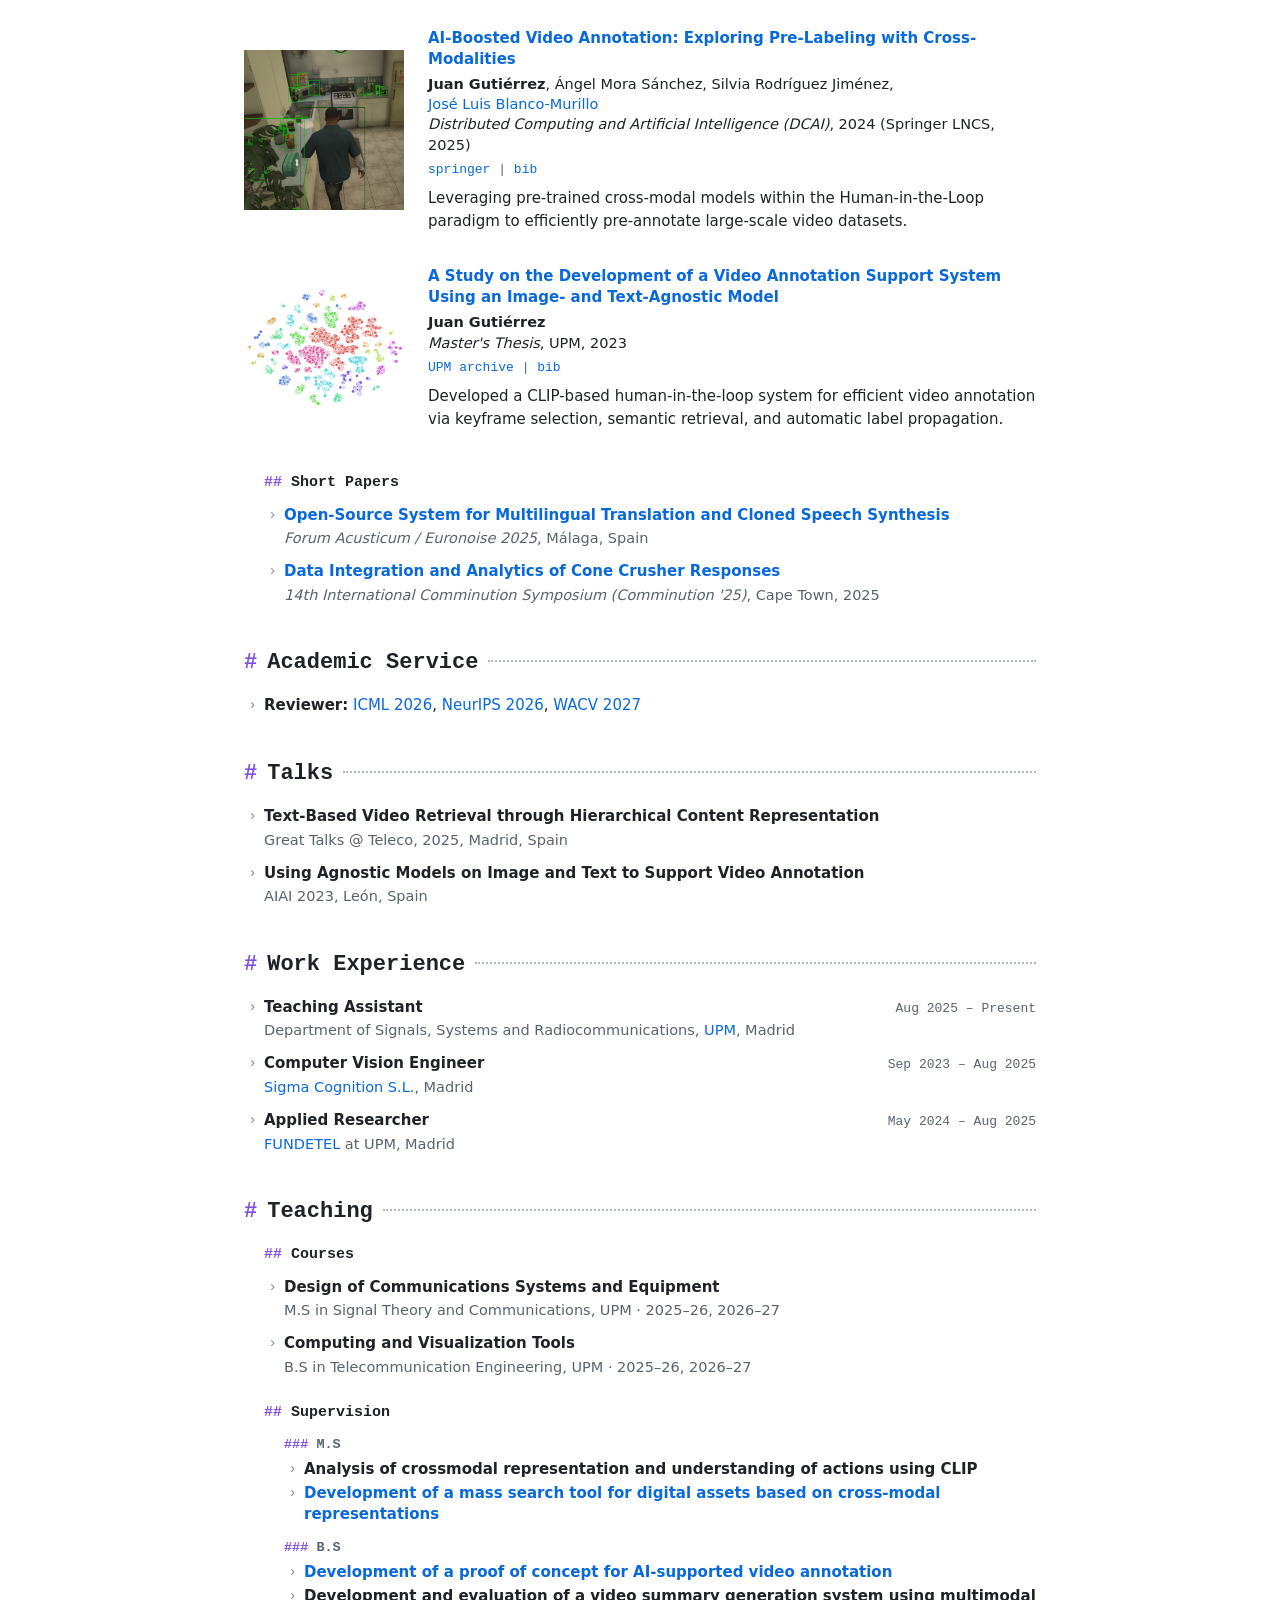
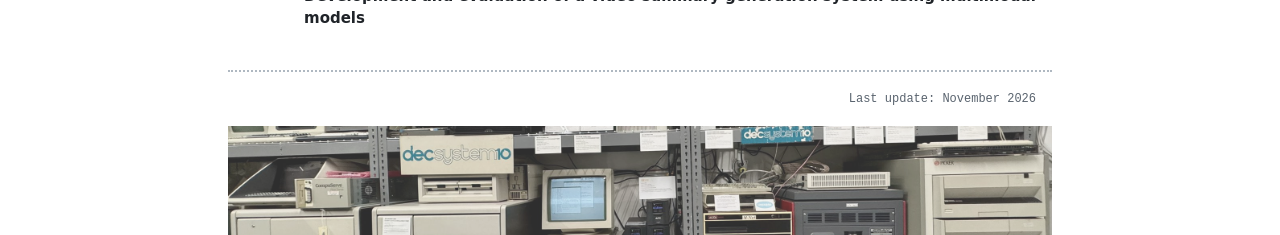
==== commit fba95722: "Add ReCoCo preprint and ICML workshop poster - ReCoCo (arXiv 2611.24806): highlighted entry with pro" ====
--- a/index.html
+++ b/index.html
@@ -78,6 +78,7 @@
     <section class="section-header" id="news">
       <h2 class="section-title"><a class="anchor" href="#news" aria-label="Link to this section">#</a> News</h2>
       <ul class="entries news">
+        <li class="entry"><span class="news-date">[11/26]</span><span class="news-text">What lies between patches and whole images? Regions made of several concepts. Our new preprint <strong><a href="https://arxiv.org/abs/2611.24806">ReCoCo</a></strong> learns from them directly and improves dense self-supervised features.</span></li>
         <li class="entry"><span class="news-date">[10/26]</span><span class="news-text">Can a handful of annotated tokens steer a frozen ViT toward any concept, with no training at all? Yes: <strong><a href="panc/">PANC</a></strong> shows how, and it has been accepted at <a href="https://wacv.thecvf.com/"><strong>WACV'27</strong></a>!</span></li>
         <li class="entry"><span class="news-date">[09/26]</span><span class="news-text">I am excited to start a <strong>research visit</strong> at <a href="https://www.surrey.ac.uk/centre-vision-speech-signal-processing"><strong>CVSSP</strong></a>, <strong>University of Surrey</strong>, hosted by <a href="https://www.surrey.ac.uk/people/sara-atito">Dr. Sara Atito</a>, where I will work on self-supervised visual representation learning.</span></li>
         <li class="entry"><span class="news-date">[07/26]</span><span class="news-text">Honored to be recognized as a <strong>Silver Reviewer</strong> at <a href="https://icml.cc/"><strong>ICML'26</strong></a>.</span></li>
@@ -103,6 +104,32 @@
       <article class="paper highlighted">
         <div class="paper-media">
           <div class="one">
+            <img class="two" src="images/recoco_after.png" alt="">
+            <img src="images/recoco_before.png" alt="ReCoCo">
+          </div>
+        </div>
+        <div class="paper-info">
+          <a href="https://arxiv.org/abs/2611.24806" class="papertitle">ReCoCo: From Patches to Compositions for Visual Representation Learning</a>
+          <div class="paper-authors">
+            <strong>Juan Gutiérrez</strong>,
+            <a href="https://stootaghaj.github.io/">Saman Zadtootaghaj</a>,
+            <a href="https://jlblancoupm.github.io/">José Luis Blanco-Murillo</a>,
+            <a href="https://www.surrey.ac.uk/people/sara-atito">Sara Atito</a>
+          </div>
+          <div class="paper-venue"><em>arXiv</em>, 2026</div>
+          <div class="paper-links">
+            <a href="https://arxiv.org/abs/2611.24806">arXiv</a> |
+            <a href="javascript:void(0)" onclick="showBibtexModal('data/recoco.bib')">bib</a>
+          </div>
+          <p class="paper-desc">
+            Region-level self-supervision without correspondences or grouping: ReCoCo aligns compositions of patch-level prototype predictions over the regions two augmented views share, improving dense features with no extra parameters.
+          </p>
+        </div>
+      </article>
+
+      <article class="paper highlighted">
+        <div class="paper-media">
+          <div class="one">
             <img class="two" src="images/panc_after.png" alt="">
             <img src="images/panc_before.png" alt="PANC">
           </div>
@@ -145,6 +172,7 @@
           <div class="paper-links">
             <a href="hitl/">project page</a> |
             <a href="https://openreview.net/forum?id=JxiOoHqbXl">OpenReview</a> |
+            <a href="data/hitl_poster.png">poster</a> |
             <a href="javascript:void(0)" onclick="showBibtexModal('data/hitl.bib')">bib</a>
           </div>
           <p class="paper-desc">
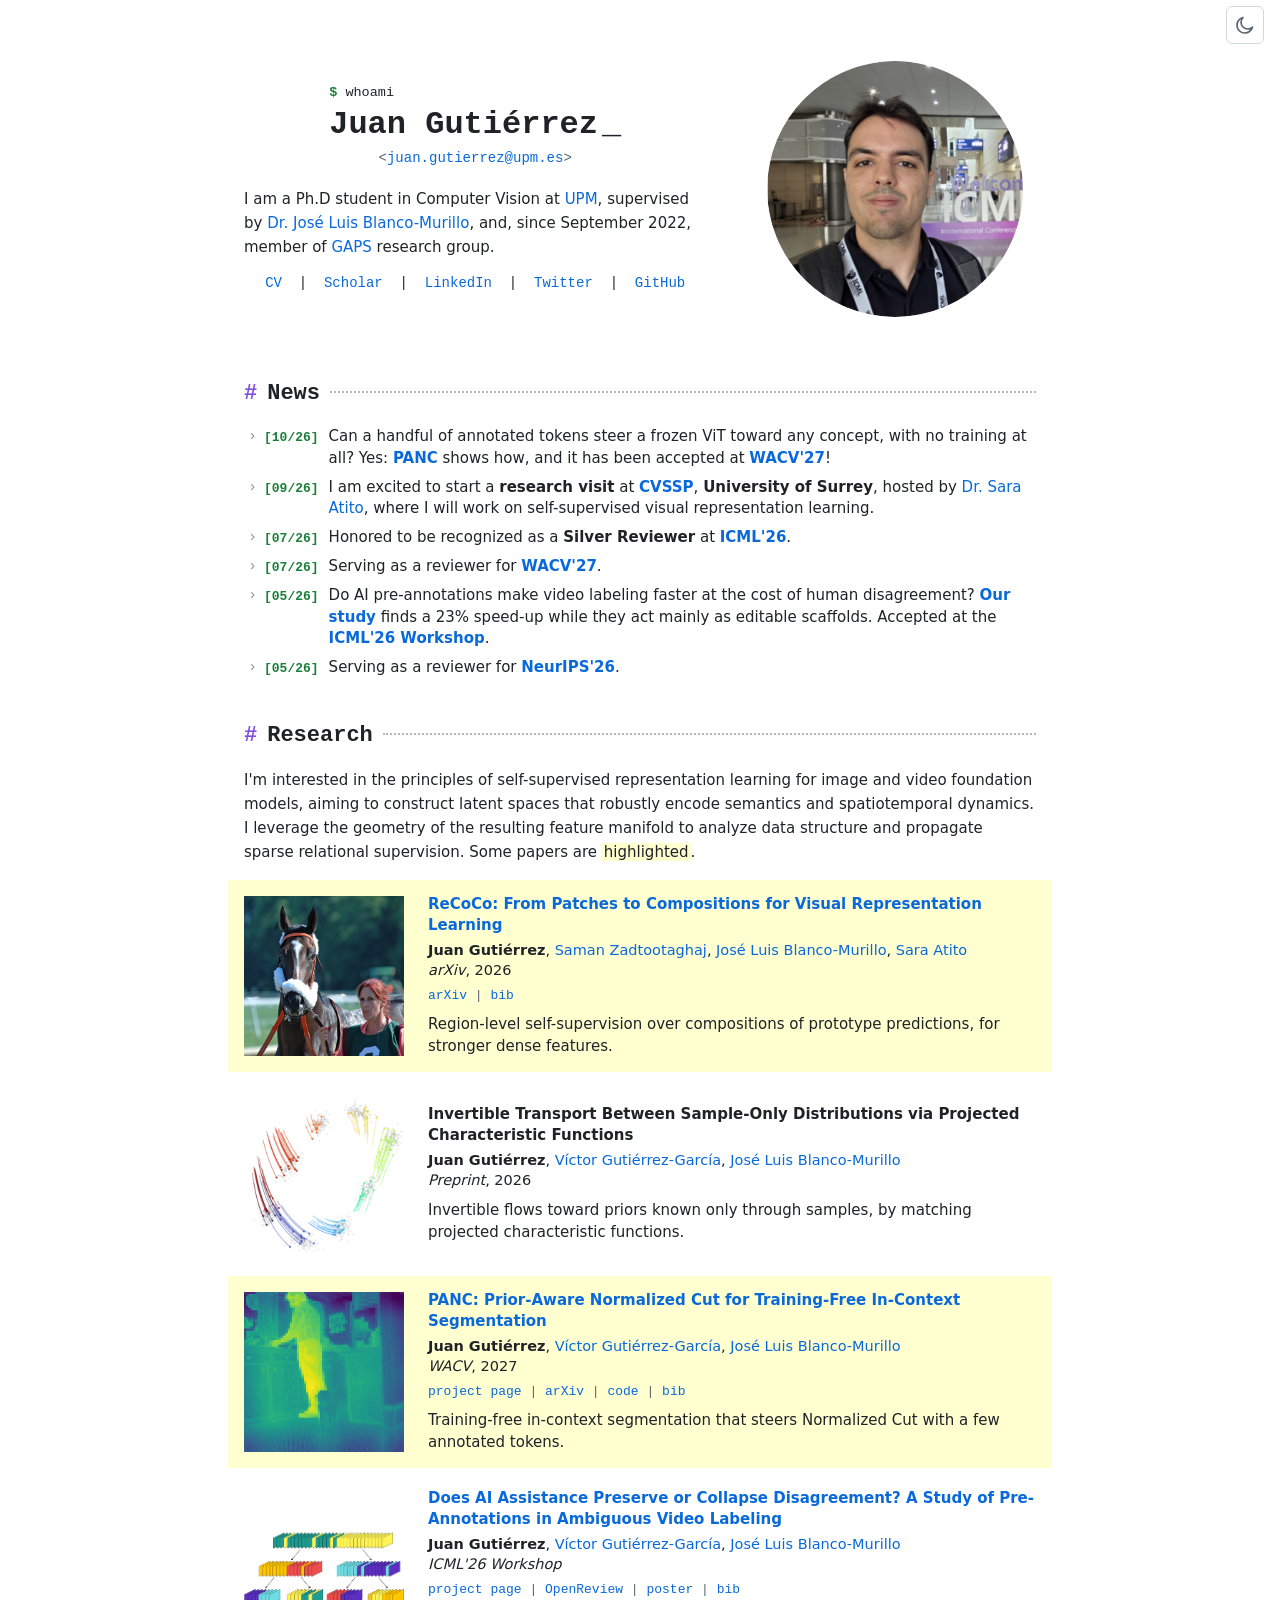
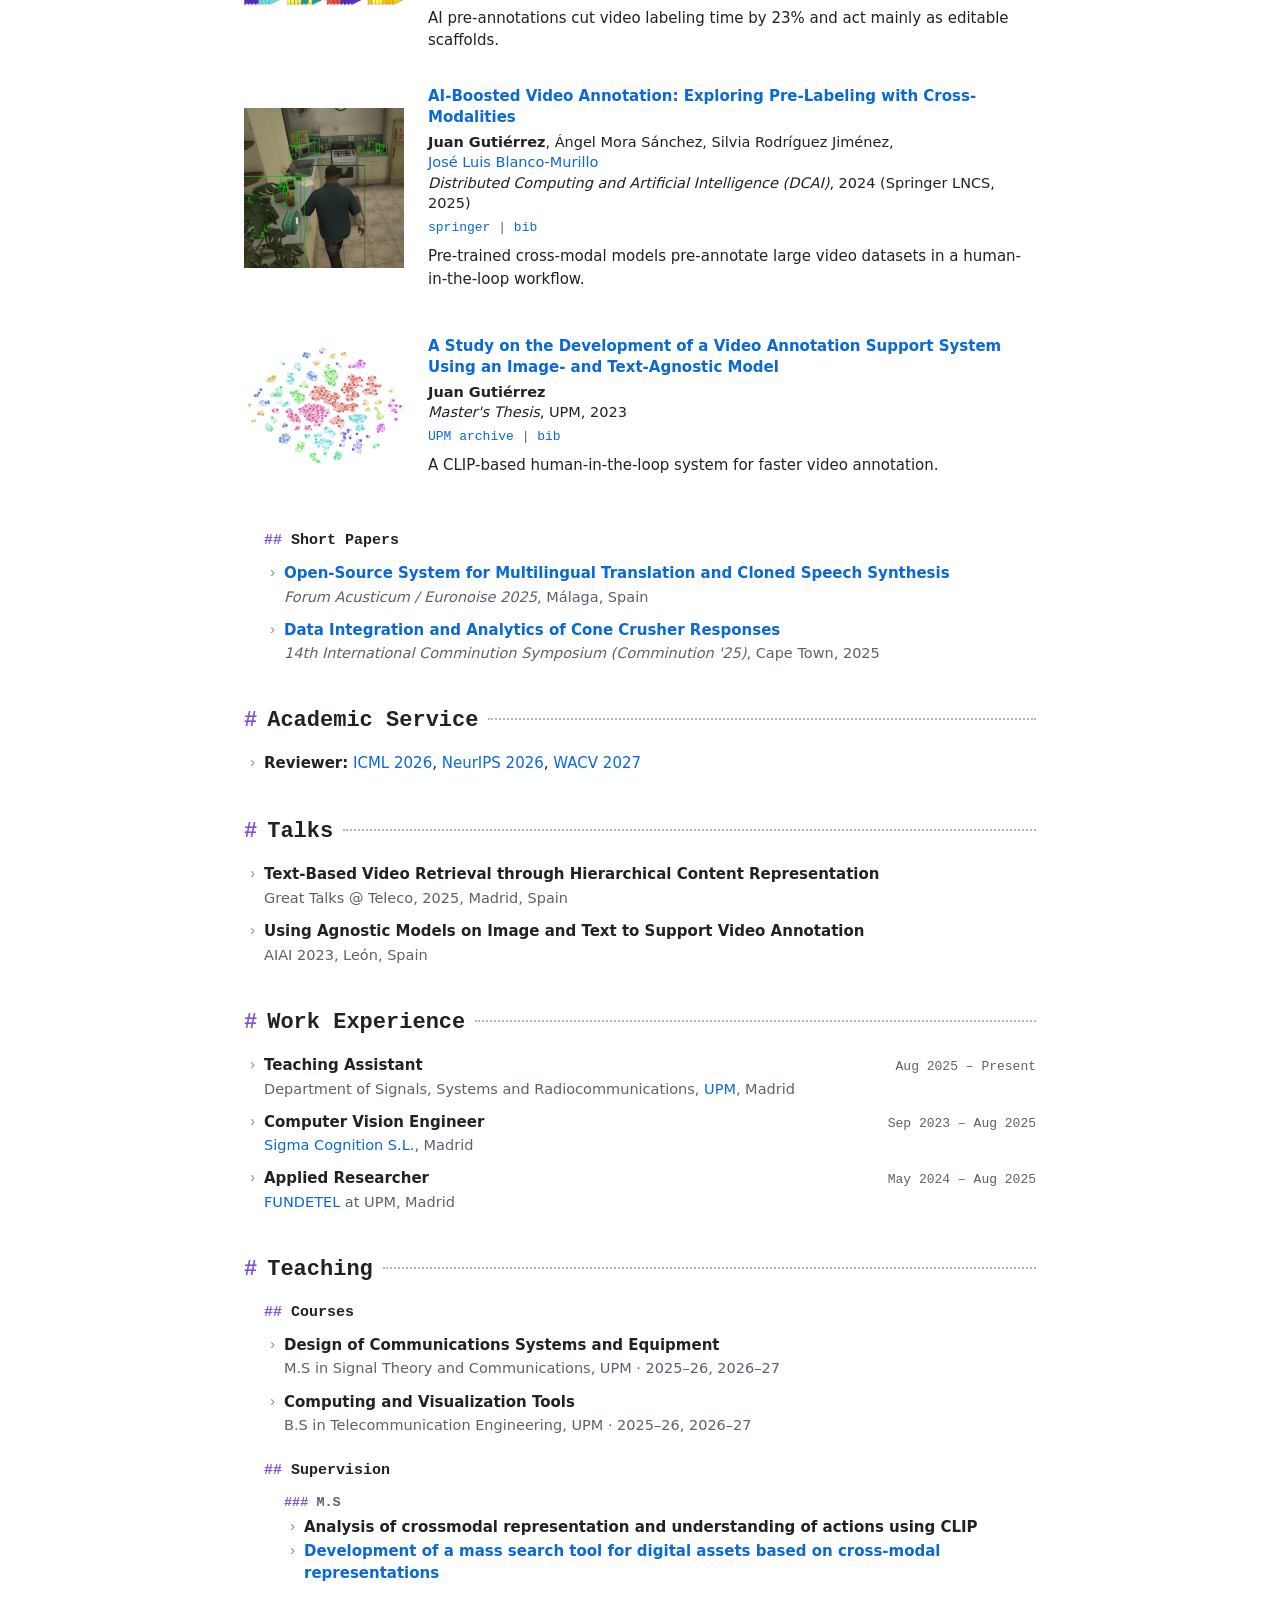
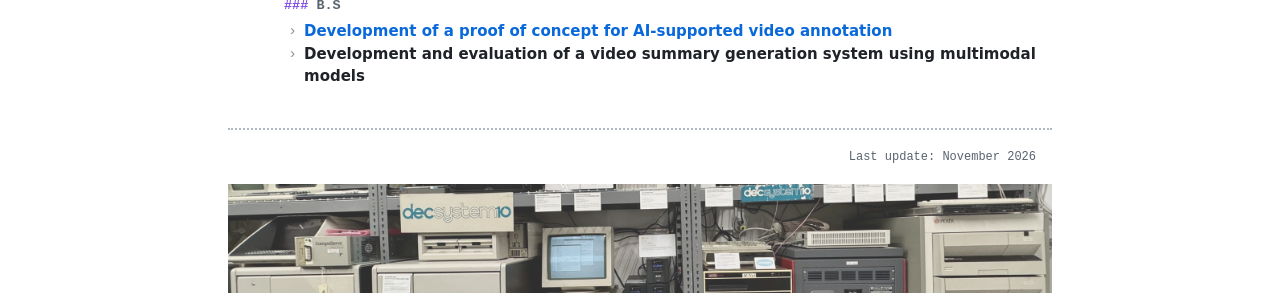
==== commit 56b2aab9: "Add projected characteristic-function transport preprint - New preprint entry (no link until arXiv) " ====
--- a/index.html
+++ b/index.html
@@ -78,7 +78,6 @@
     <section class="section-header" id="news">
       <h2 class="section-title"><a class="anchor" href="#news" aria-label="Link to this section">#</a> News</h2>
       <ul class="entries news">
-        <li class="entry"><span class="news-date">[11/26]</span><span class="news-text">What lies between patches and whole images? Regions made of several concepts. Our new preprint <strong><a href="https://arxiv.org/abs/2611.24806">ReCoCo</a></strong> learns from them directly and improves dense self-supervised features.</span></li>
         <li class="entry"><span class="news-date">[10/26]</span><span class="news-text">Can a handful of annotated tokens steer a frozen ViT toward any concept, with no training at all? Yes: <strong><a href="panc/">PANC</a></strong> shows how, and it has been accepted at <a href="https://wacv.thecvf.com/"><strong>WACV'27</strong></a>!</span></li>
         <li class="entry"><span class="news-date">[09/26]</span><span class="news-text">I am excited to start a <strong>research visit</strong> at <a href="https://www.surrey.ac.uk/centre-vision-speech-signal-processing"><strong>CVSSP</strong></a>, <strong>University of Surrey</strong>, hosted by <a href="https://www.surrey.ac.uk/people/sara-atito">Dr. Sara Atito</a>, where I will work on self-supervised visual representation learning.</span></li>
         <li class="entry"><span class="news-date">[07/26]</span><span class="news-text">Honored to be recognized as a <strong>Silver Reviewer</strong> at <a href="https://icml.cc/"><strong>ICML'26</strong></a>.</span></li>
@@ -122,7 +121,28 @@
             <a href="javascript:void(0)" onclick="showBibtexModal('data/recoco.bib')">bib</a>
           </div>
           <p class="paper-desc">
-            Region-level self-supervision without correspondences or grouping: ReCoCo aligns compositions of patch-level prototype predictions over the regions two augmented views share, improving dense features with no extra parameters.
+            Region-level self-supervision over compositions of prototype predictions, for stronger dense features.
+          </p>
+        </div>
+      </article>
+
+      <article class="paper">
+        <div class="paper-media">
+          <div class="one">
+            <img class="two" src="images/cwflow_after.png" alt="">
+            <img src="images/cwflow_before.png" alt="PCF transport: prior to data, and data to prior on hover">
+          </div>
+        </div>
+        <div class="paper-info">
+          <span class="papertitle">Invertible Transport Between Sample-Only Distributions via Projected Characteristic Functions</span>
+          <div class="paper-authors">
+            <strong>Juan Gutiérrez</strong>,
+            <a href="https://vgutierrez2404.github.io/">Víctor Gutiérrez-García</a>,
+            <a href="https://jlblancoupm.github.io/">José Luis Blanco-Murillo</a>
+          </div>
+          <div class="paper-venue"><em>Preprint</em>, 2026</div>
+          <p class="paper-desc">
+            Invertible flows toward priors known only through samples, by matching projected characteristic functions.
           </p>
         </div>
       </article>
@@ -149,7 +169,7 @@
             <a href="javascript:void(0)" onclick="showBibtexModal('data/panc.bib')">bib</a>
           </div>
           <p class="paper-desc">
-            Training-free in-context segmentation: a few annotated context tokens are injected into a frozen ViT affinity graph through foreground/background anchors, softly steering Normalized Cut toward the target concept.
+            Training-free in-context segmentation that steers Normalized Cut with a few annotated tokens.
           </p>
         </div>
       </article>
@@ -176,7 +196,7 @@
             <a href="javascript:void(0)" onclick="showBibtexModal('data/hitl.bib')">bib</a>
           </div>
           <p class="paper-desc">
-            A counterbalanced study with 18 annotators and 180 sessions: AI pre-annotations cut video labeling time by 23% and mostly act as editable temporal scaffolds, standardizing boundaries without a large aggregate collapse of human disagreement.
+            AI pre-annotations cut video labeling time by 23% and act mainly as editable scaffolds.
           </p>
         </div>
       </article>
@@ -202,7 +222,7 @@
             <a href="javascript:void(0)" onclick="showBibtexModal('data/dcai.bib')">bib</a>
           </div>
           <p class="paper-desc">
-            Leveraging pre-trained cross-modal models within the Human-in-the-Loop paradigm to efficiently pre-annotate large-scale video datasets.
+            Pre-trained cross-modal models pre-annotate large video datasets in a human-in-the-loop workflow.
           </p>
         </div>
       </article>
@@ -223,8 +243,7 @@
             <a href="javascript:void(0)" onclick="showBibtexModal('data/masterthesis.bib')">bib</a>
           </div>
           <p class="paper-desc">
-            Developed a CLIP-based human-in-the-loop system for efficient video annotation via keyframe
-            selection, semantic retrieval, and automatic label propagation.
+            A CLIP-based human-in-the-loop system for faster video annotation.
           </p>
         </div>
       </article>
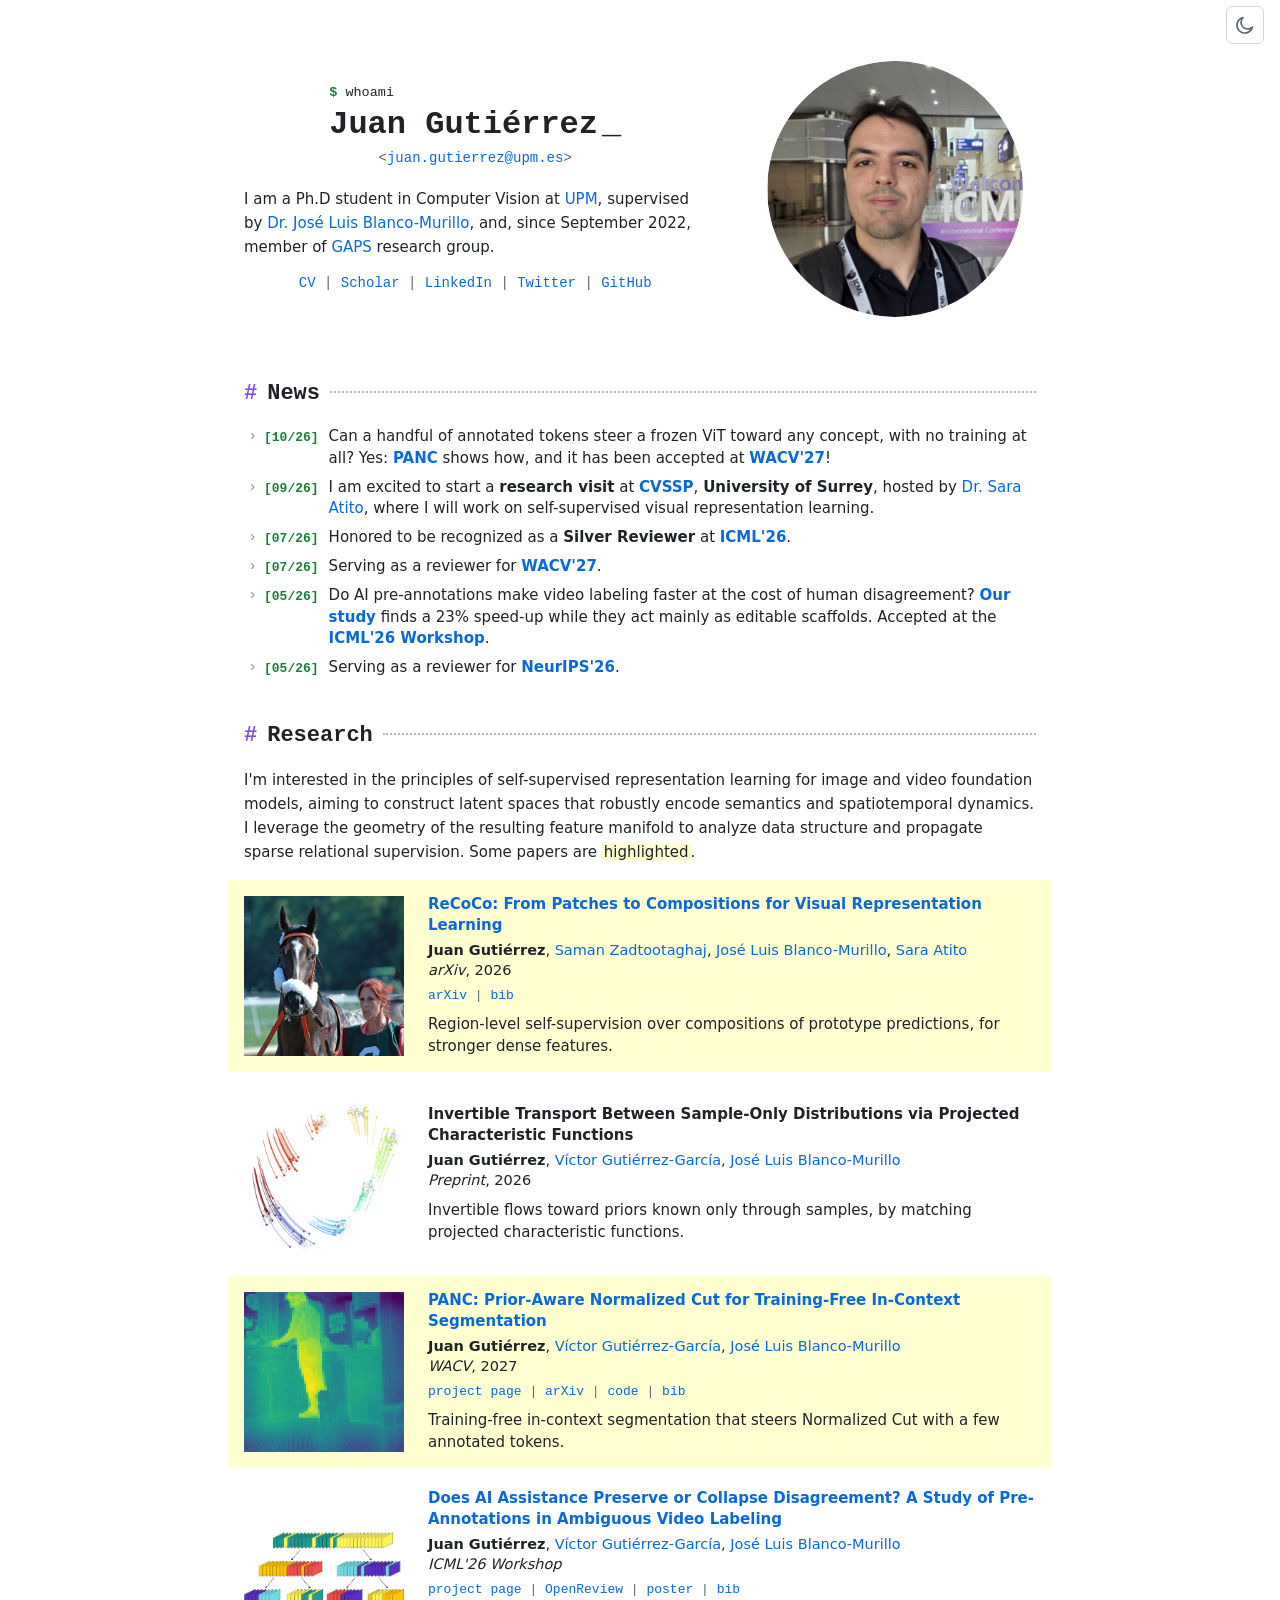
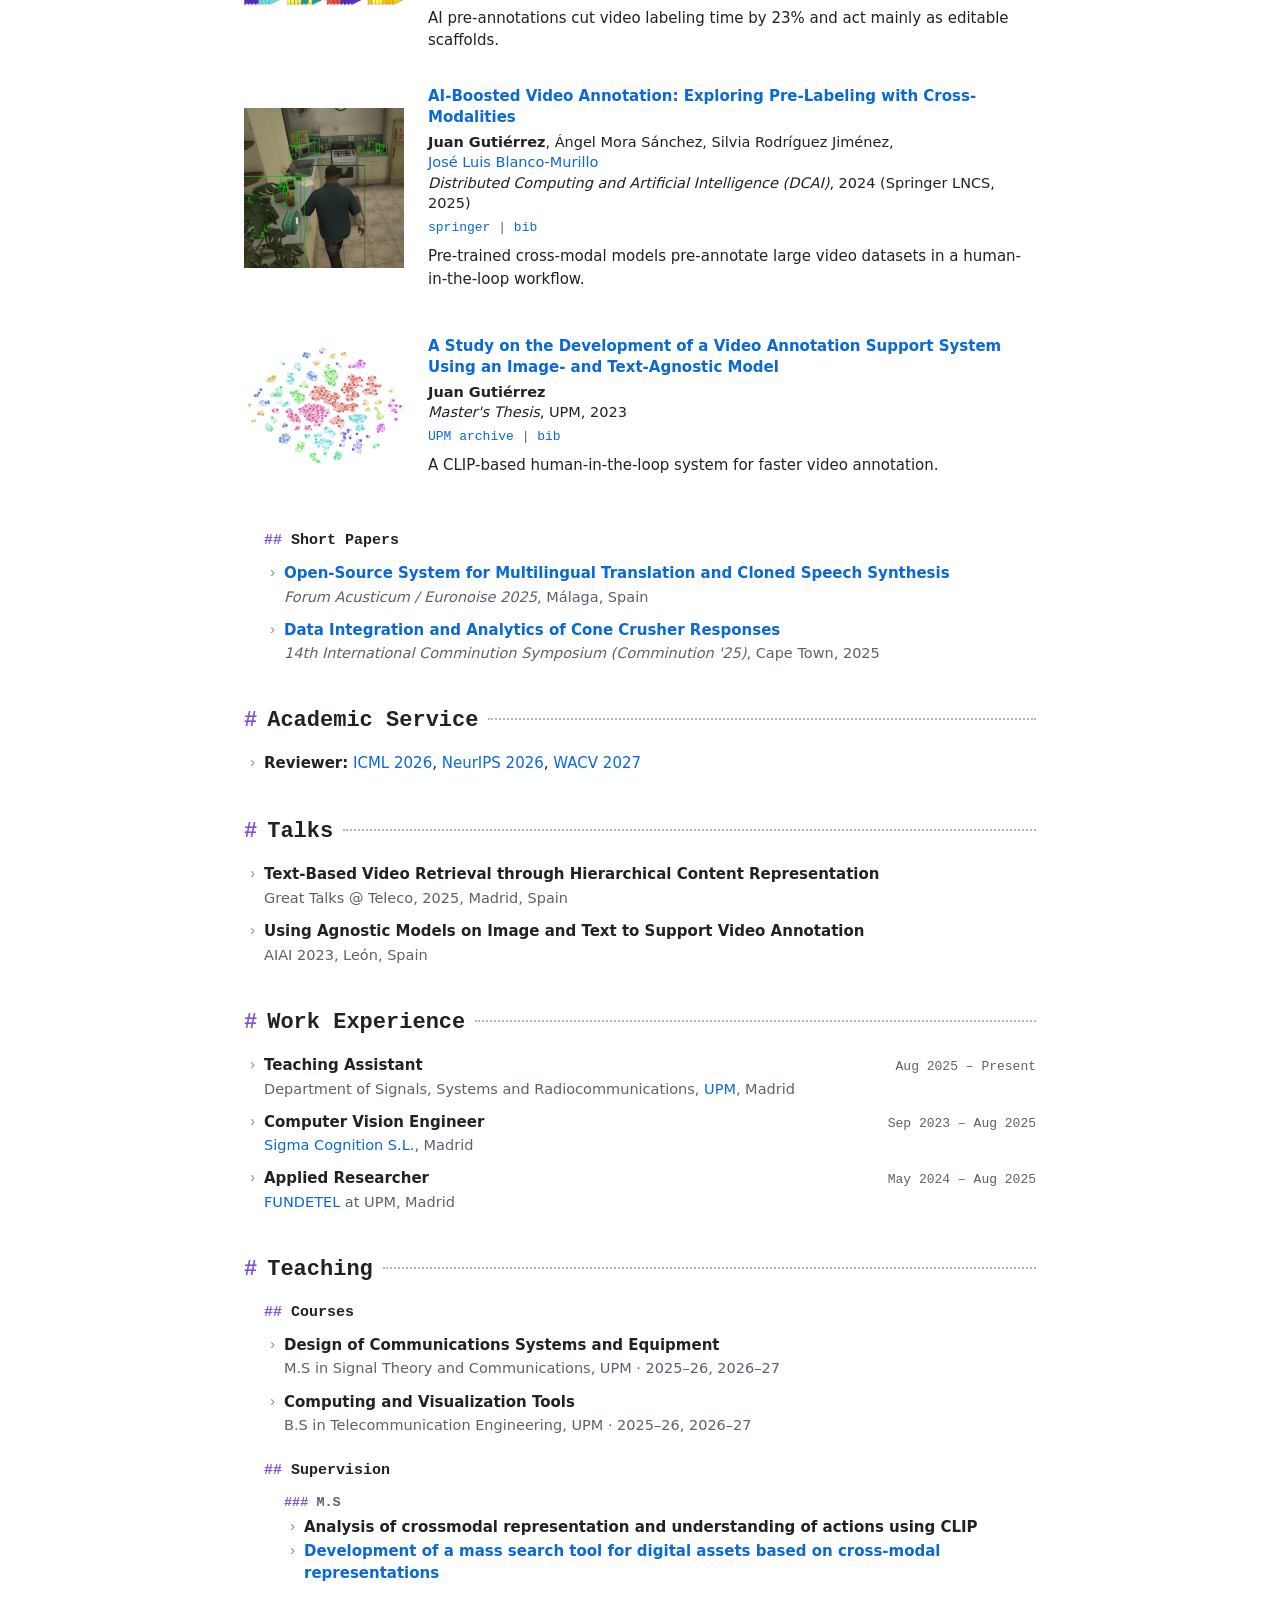
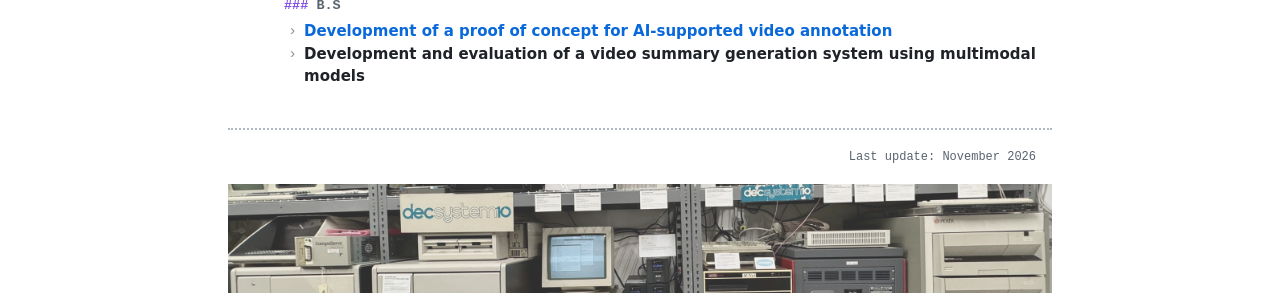
==== commit 50821df9: "Improve the phone layout - Papers: smaller thumbnail beside title/authors/venue/links, with the   TL" ====
--- a/index.html
+++ b/index.html
@@ -8,7 +8,7 @@
   <meta name="author" content="Juan Gutiérrez">
   <meta name="description" content="Juan Gutiérrez — Ph.D. student in Computer Vision at UPM (GAPS). Self-supervised representation learning for image and video.">
 
-  <link rel="stylesheet" href="stylesheet.css?v=20261119h">
+  <link rel="stylesheet" href="stylesheet.css?v=20261119j">
   <link rel="icon" href="favicon.svg" type="image/svg+xml">
   <link rel="icon" href="favicon.ico" sizes="48x48">
   <link rel="apple-touch-icon" href="apple-touch-icon.png">
@@ -59,13 +59,13 @@
         </p>
         <p class="bio-links">
           <a href="data/Resume_JG.pdf">CV</a>
-          &nbsp;|&nbsp;
+          <span class="sep">|</span>
           <a href="https://scholar.google.es/citations?user=wT7WzX8AAAAJ&hl=es&authuser=1">Scholar</a>
-          &nbsp;|&nbsp;
+          <span class="sep">|</span>
           <a href="https://www.linkedin.com/in/juan-gutierrez-navarro/">LinkedIn</a>
-          &nbsp;|&nbsp;
+          <span class="sep">|</span>
           <a href="https://x.com/jgnav_">Twitter</a>
-          &nbsp;|&nbsp;
+          <span class="sep">|</span>
           <a href="https://github.com/jgnav">GitHub</a>
         </p>
       </div>
--- a/stylesheet.css
+++ b/stylesheet.css
@@ -321,7 +321,15 @@
 
 .bio-links {
   margin: 0;
-  text-align: center;
+  display: flex;
+  flex-wrap: wrap;
+  justify-content: center;
+  align-items: baseline;
+}
+
+.bio-links .sep {
+  margin: 0 0.6em;
+  color: var(--text-muted);
 }
 
 /* ───────────── Sections ───────────── */
@@ -761,7 +769,15 @@
   }
 
   .bio-links {
-    font-size: 12.5px;
+    font-size: 13px;
+  }
+
+  .bio-links .sep {
+    margin: 0 0.5em;
+  }
+
+  .bio-desc {
+    margin: 16px 0 12px;
   }
 
   .bio-text {
@@ -791,22 +807,89 @@
     font-size: 19px;
   }
 
+  /* Papers: small thumbnail beside title/authors/venue/links,
+     description spans the full width underneath. */
+  .papers {
+    gap: 4px;
+  }
+
   .paper {
-    grid-template-columns: 124px minmax(0, 1fr);
+    grid-template-columns: 84px minmax(0, 1fr);
+    column-gap: 12px;
     align-items: start;
+    padding: 14px 16px;
   }
 
   .paper-media {
-    padding: 12px 8px 12px 12px;
+    grid-column: 1;
+    grid-row: 1 / span 4;
+    padding: 2px 0 0;
   }
 
   .paper-info {
-    padding: 12px 12px 12px 6px;
+    display: contents;
+  }
+
+  .paper-info > * {
+    grid-column: 2;
+  }
+
+  .paper-info > .paper-desc {
+    grid-column: 1 / -1;
+    margin-top: 10px;
+  }
+
+  .papertitle {
+    line-height: 1.3;
+  }
+
+  .paper-venue,
+  .paper-authors {
+    font-size: 14px;
+  }
+
+  .paper-authors a,
+  .paper-authors strong {
+    white-space: normal;
   }
 
   .one {
-    width: 104px;
-    height: 104px;
+    width: 84px;
+    height: 84px;
+  }
+
+  /* Work experience: dates always on their own line under the role. */
+  .job-head {
+    display: block;
+  }
+
+  .job-dates {
+    display: block;
+    margin-top: 1px;
+    font-size: 12px;
+  }
+
+  /* News: date above the text, so the text uses the full width. */
+  .news .entry {
+    display: block;
+  }
+
+  .news-date {
+    display: block;
+    font-size: 12px;
+  }
+
+  .entry-meta {
+    font-size: 14px;
+  }
+
+  .subsection {
+    padding: 24px 16px 0 32px;
+  }
+
+  .group,
+  .subgroup {
+    padding-left: 16px;
   }
 
   .site-footer p {
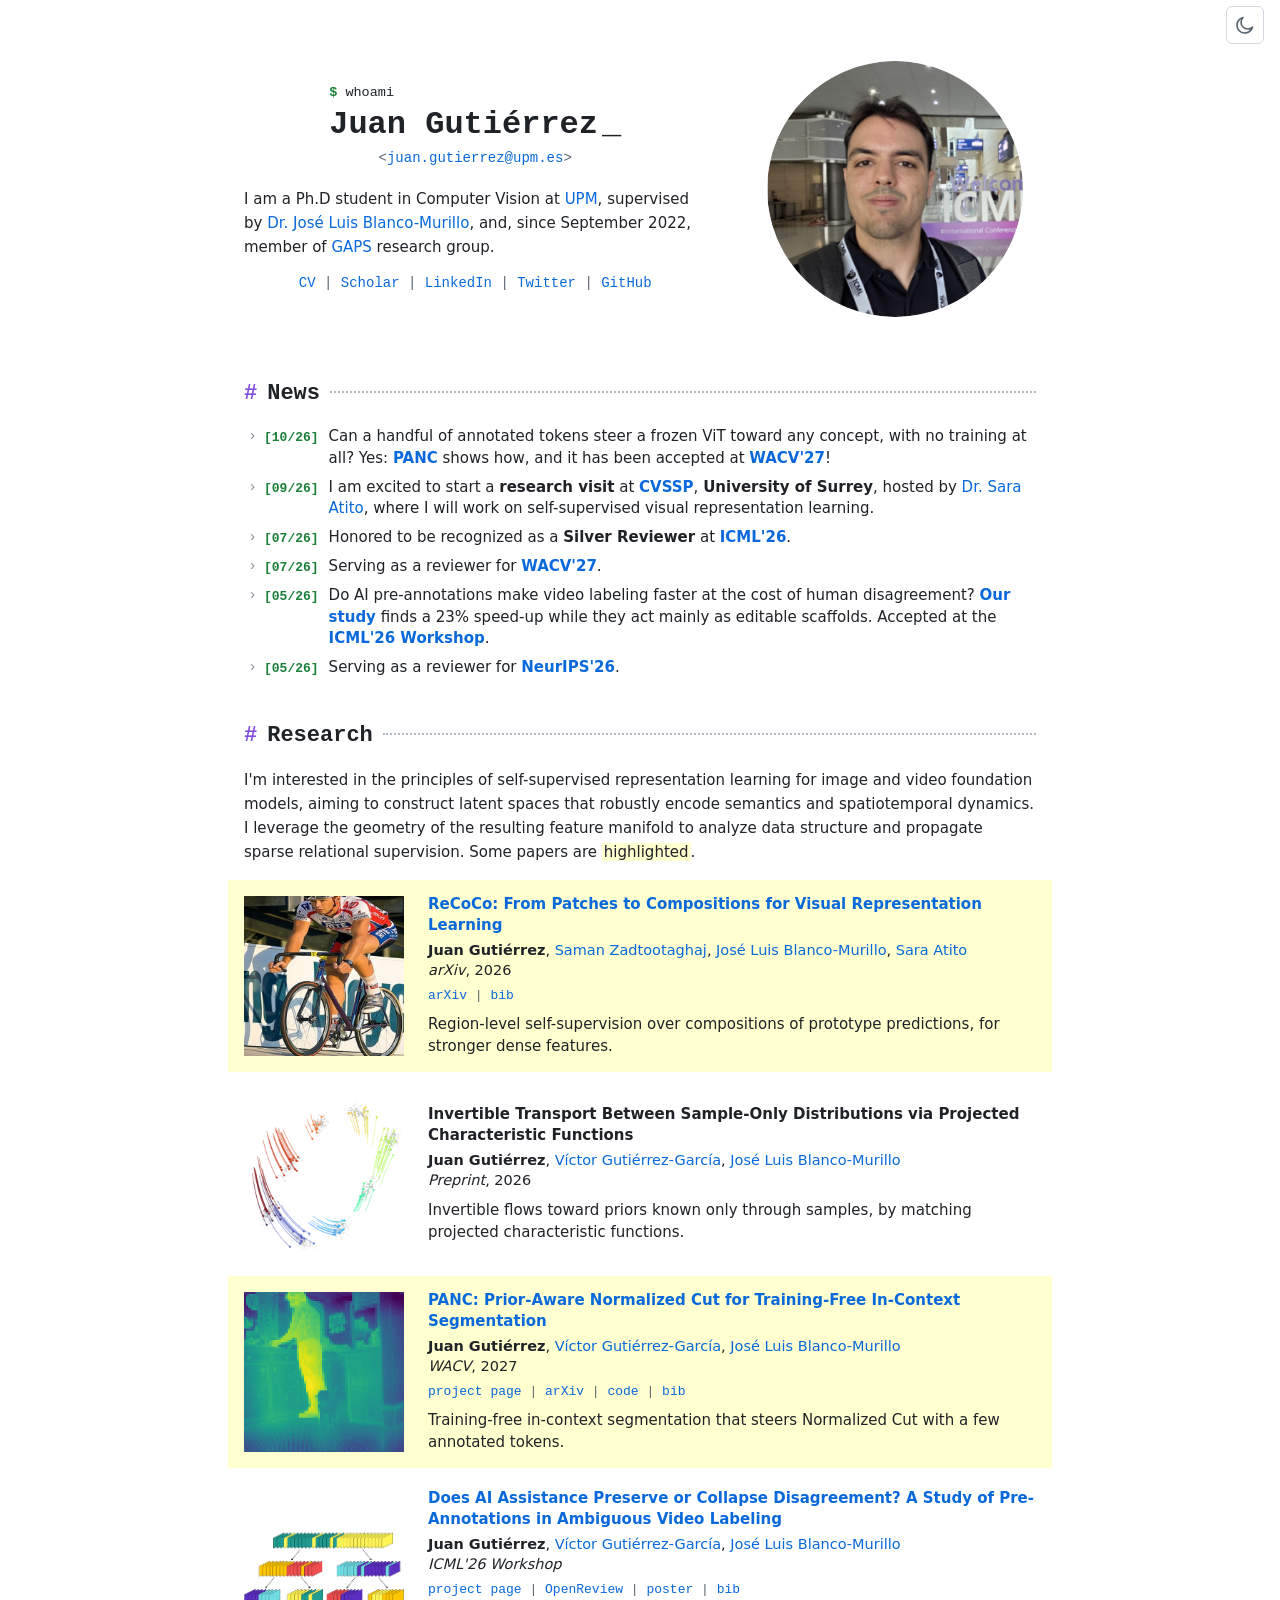
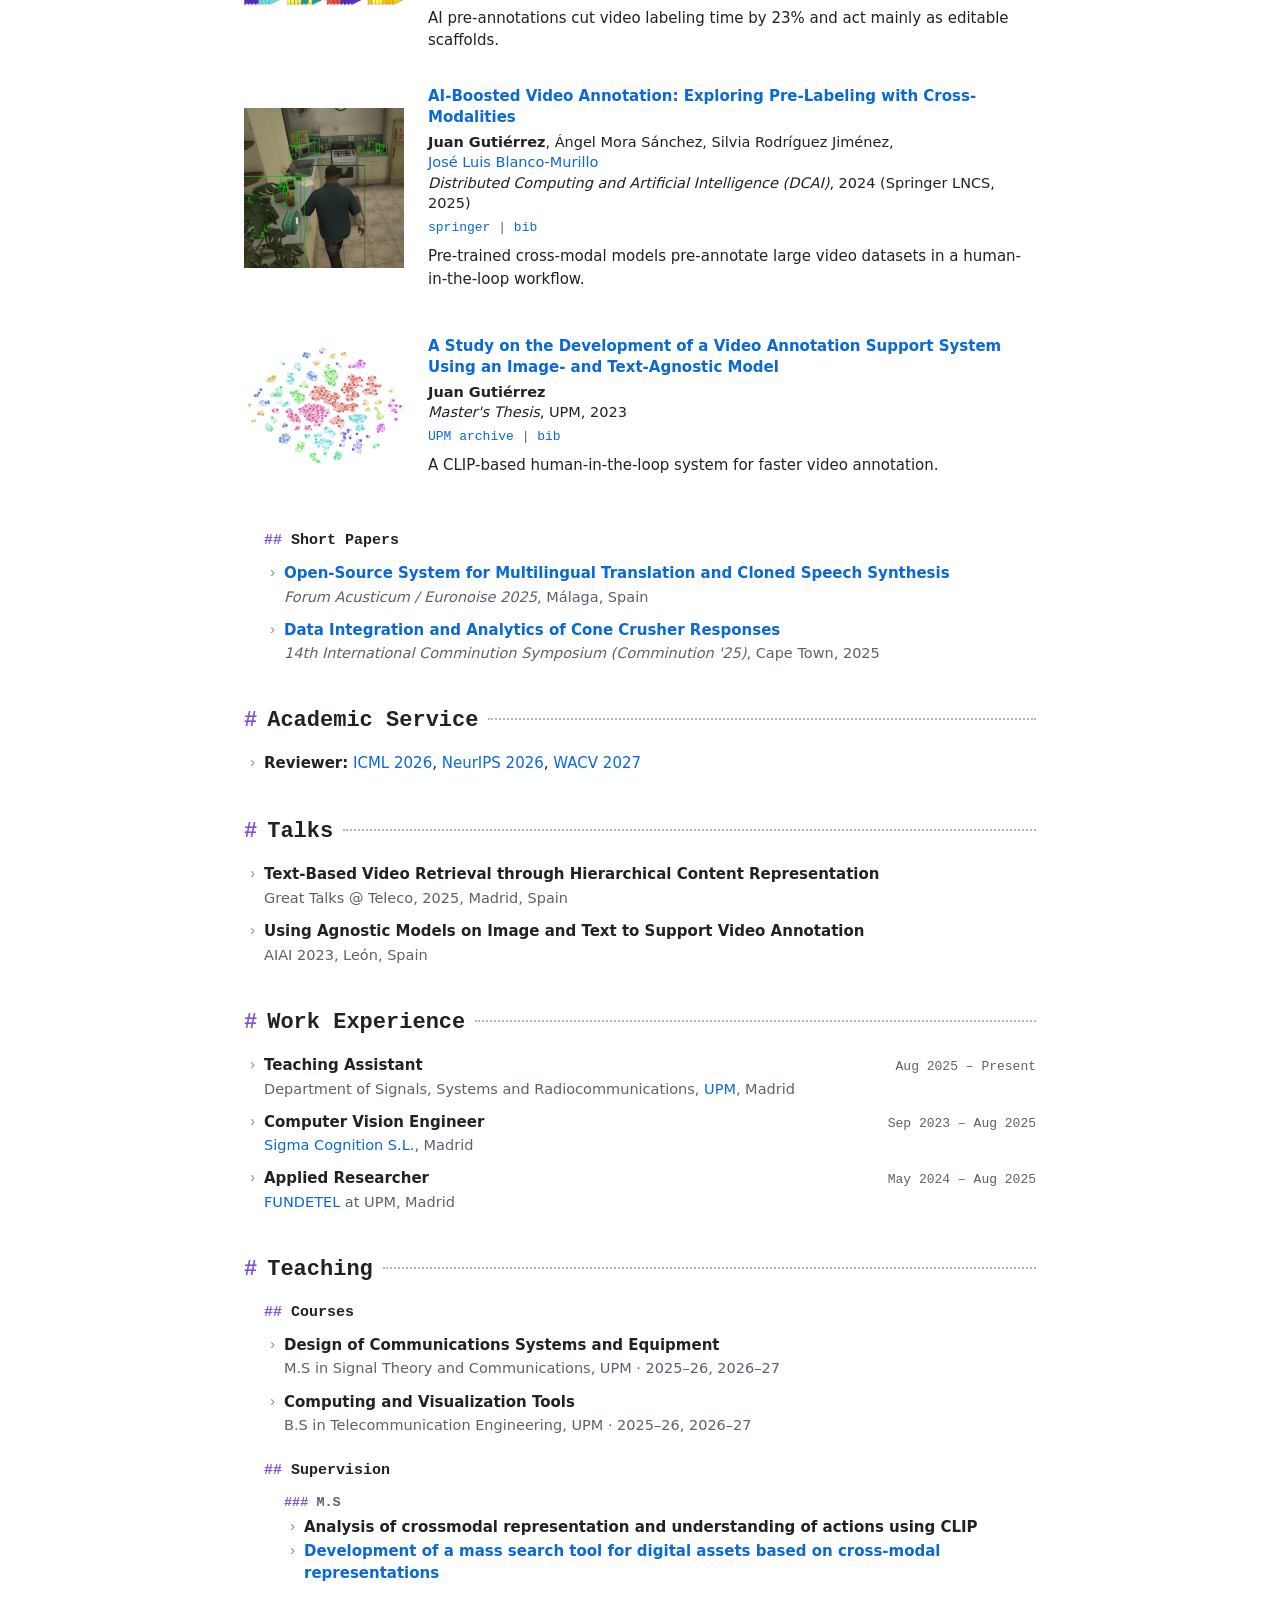
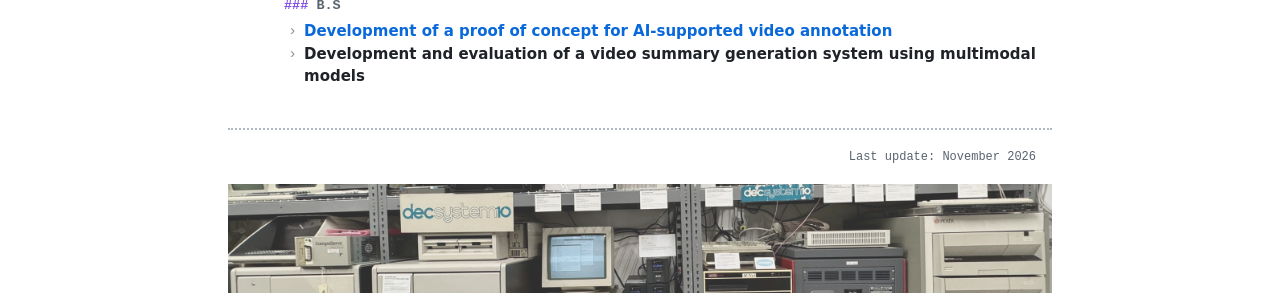
==== commit d682e52b: "Use the cyclist example for the ReCoCo thumbnail Co-Authored-By: Claude Opus 5.5 <noreply@anthropic." ====
--- a/index.html
+++ b/index.html
@@ -103,8 +103,8 @@
       <article class="paper highlighted">
         <div class="paper-media">
           <div class="one">
-            <img class="two" src="images/recoco_after.png" alt="">
-            <img src="images/recoco_before.png" alt="ReCoCo">
+            <img class="two" src="images/recoco_after.png?v=2" alt="">
+            <img src="images/recoco_before.png?v=2" alt="ReCoCo">
           </div>
         </div>
         <div class="paper-info">
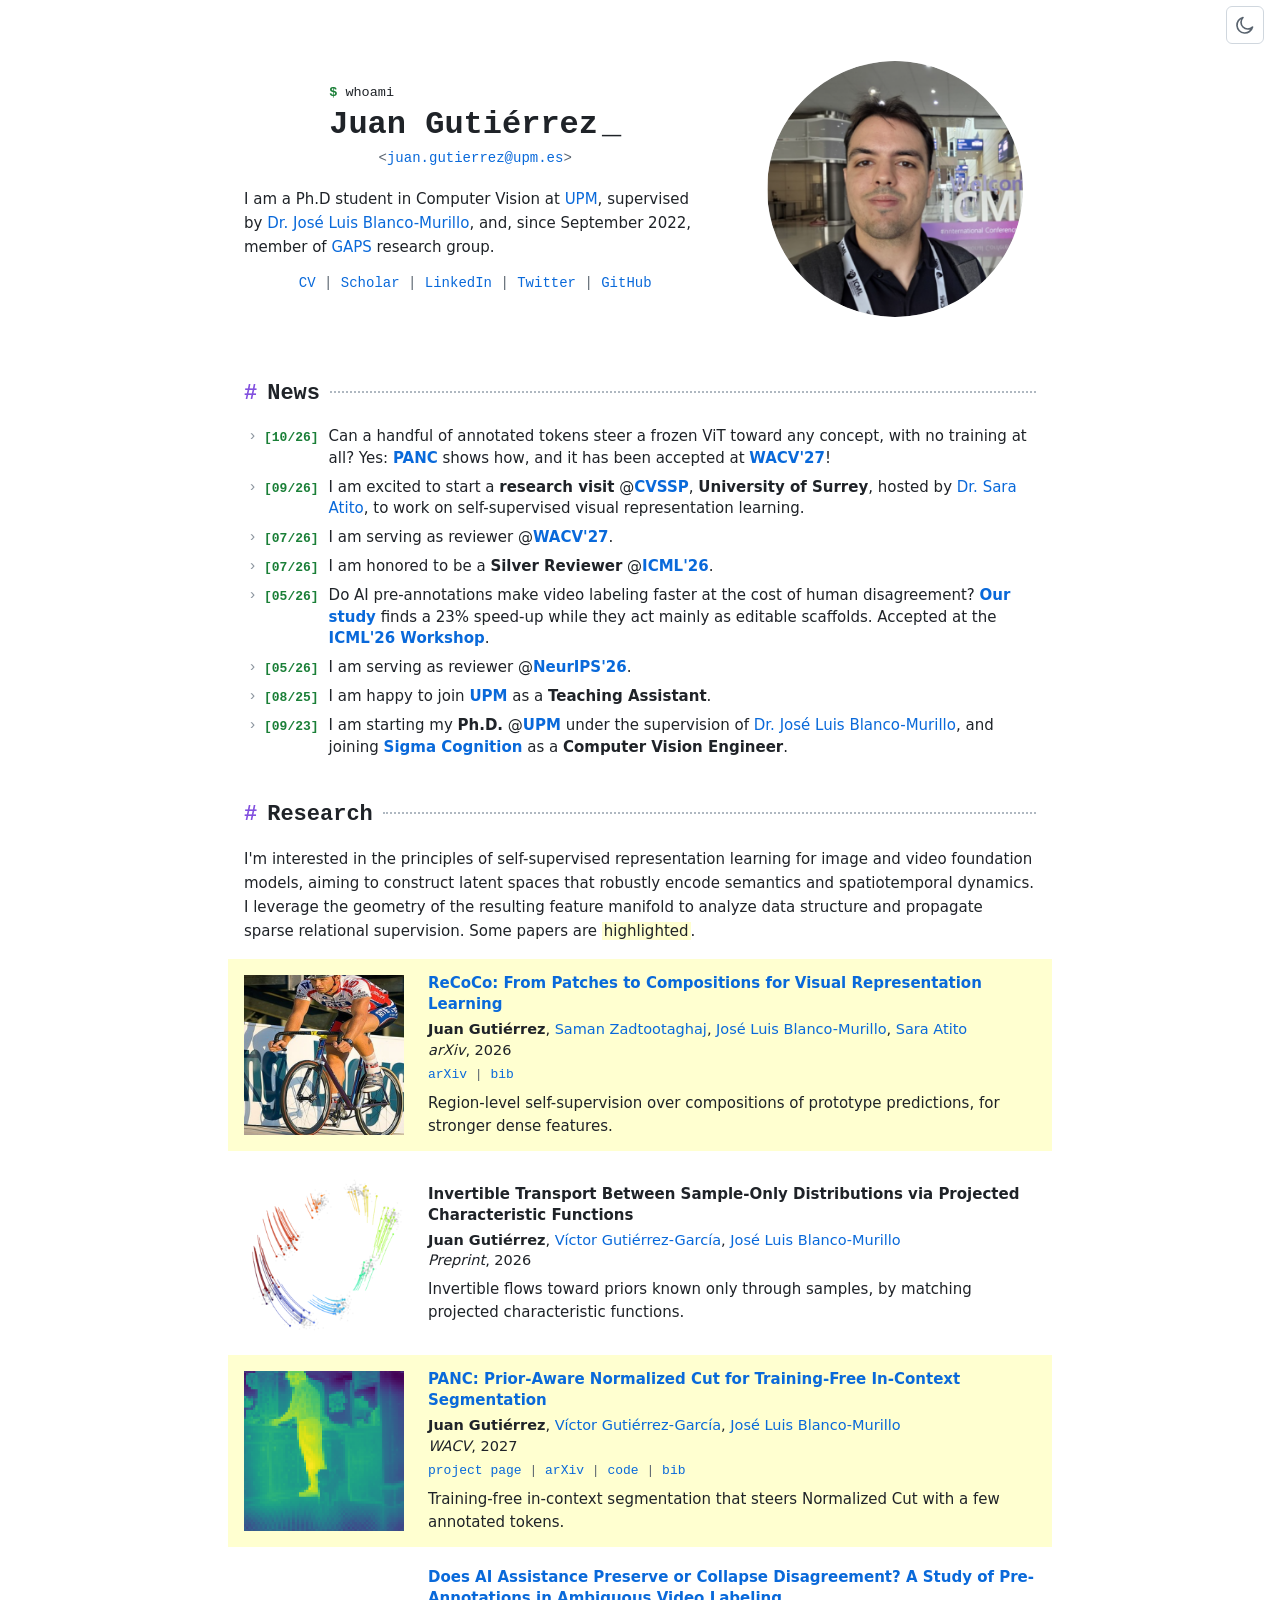
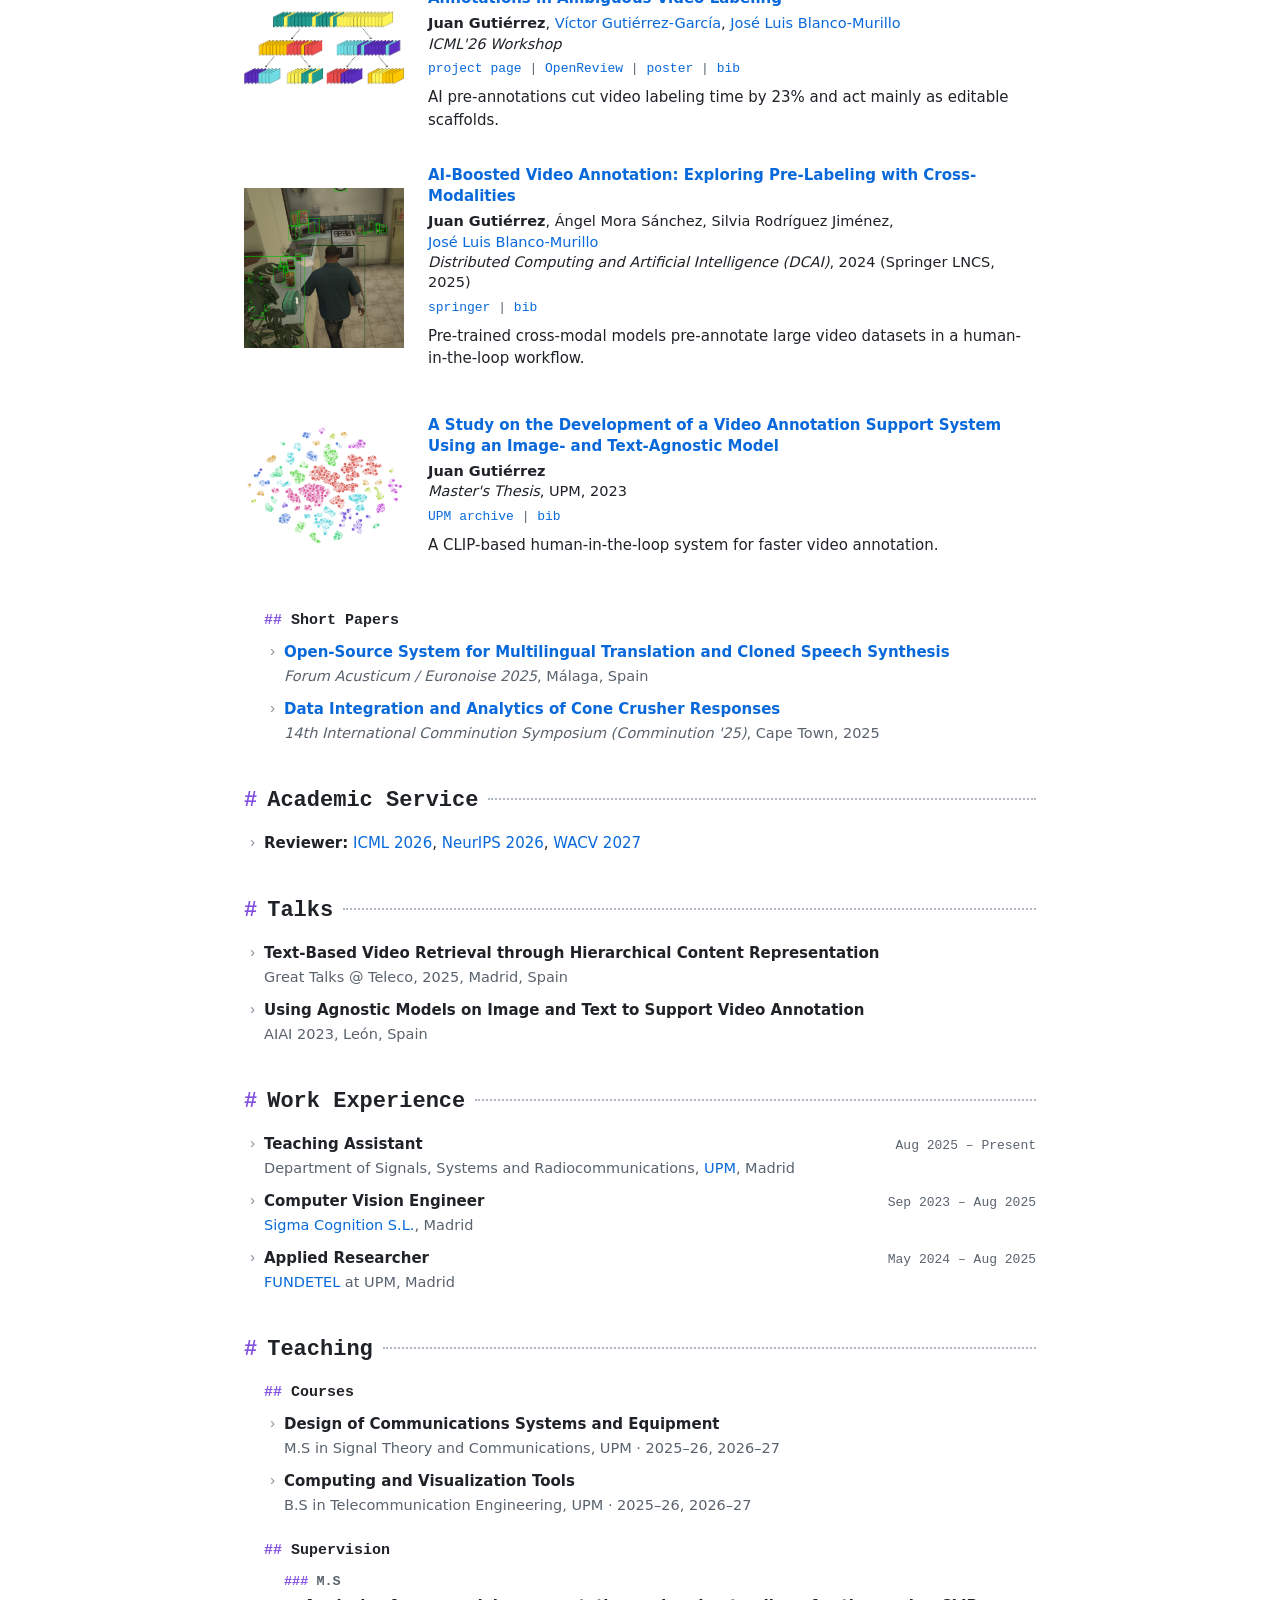
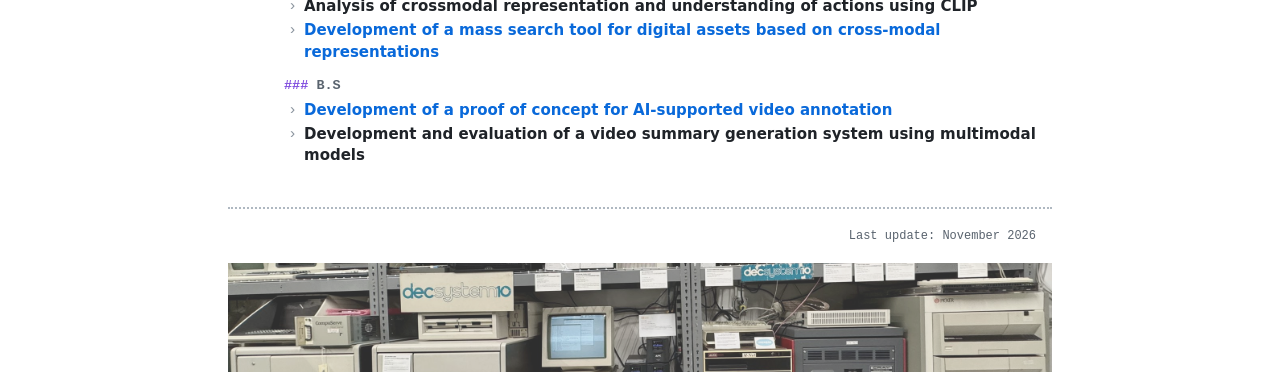
==== commit 8c9cfff6: "Add PhD, Sigma Cognition and teaching news; rewrite news items Co-Authored-By: Claude Opus 5.5 <nore" ====
--- a/index.html
+++ b/index.html
@@ -79,11 +79,13 @@
       <h2 class="section-title"><a class="anchor" href="#news" aria-label="Link to this section">#</a> News</h2>
       <ul class="entries news">
         <li class="entry"><span class="news-date">[10/26]</span><span class="news-text">Can a handful of annotated tokens steer a frozen ViT toward any concept, with no training at all? Yes: <strong><a href="panc/">PANC</a></strong> shows how, and it has been accepted at <a href="https://wacv.thecvf.com/"><strong>WACV'27</strong></a>!</span></li>
-        <li class="entry"><span class="news-date">[09/26]</span><span class="news-text">I am excited to start a <strong>research visit</strong> at <a href="https://www.surrey.ac.uk/centre-vision-speech-signal-processing"><strong>CVSSP</strong></a>, <strong>University of Surrey</strong>, hosted by <a href="https://www.surrey.ac.uk/people/sara-atito">Dr. Sara Atito</a>, where I will work on self-supervised visual representation learning.</span></li>
-        <li class="entry"><span class="news-date">[07/26]</span><span class="news-text">Honored to be recognized as a <strong>Silver Reviewer</strong> at <a href="https://icml.cc/"><strong>ICML'26</strong></a>.</span></li>
-        <li class="entry"><span class="news-date">[07/26]</span><span class="news-text">Serving as a reviewer for <a href="https://wacv.thecvf.com/"><strong>WACV'27</strong></a>.</span></li>
+        <li class="entry"><span class="news-date">[09/26]</span><span class="news-text">I am excited to start a <strong>research visit</strong> @<a href="https://www.surrey.ac.uk/centre-vision-speech-signal-processing"><strong>CVSSP</strong></a>, <strong>University of Surrey</strong>, hosted by <a href="https://www.surrey.ac.uk/people/sara-atito">Dr. Sara Atito</a>, to work on self-supervised visual representation learning.</span></li>
+        <li class="entry"><span class="news-date">[07/26]</span><span class="news-text">I am serving as reviewer @<a href="https://wacv.thecvf.com/"><strong>WACV'27</strong></a>.</span></li>
+        <li class="entry"><span class="news-date">[07/26]</span><span class="news-text">I am honored to be a <strong>Silver Reviewer</strong> @<a href="https://icml.cc/"><strong>ICML'26</strong></a>.</span></li>
         <li class="entry"><span class="news-date">[05/26]</span><span class="news-text">Do AI pre-annotations make video labeling faster at the cost of human disagreement? <strong><a href="hitl/">Our study</a></strong> finds a 23% speed-up while they act mainly as editable scaffolds. Accepted at the <a href="https://pluralistic-alignment.github.io/"><strong>ICML'26 Workshop</strong></a>.</span></li>
-        <li class="entry"><span class="news-date">[05/26]</span><span class="news-text">Serving as a reviewer for <a href="https://neurips.cc/"><strong>NeurIPS'26</strong></a>.</span></li>
+        <li class="entry"><span class="news-date">[05/26]</span><span class="news-text">I am serving as reviewer @<a href="https://neurips.cc/"><strong>NeurIPS'26</strong></a>.</span></li>
+        <li class="entry"><span class="news-date">[08/25]</span><span class="news-text">I am happy to join <a href="https://www.upm.es/"><strong>UPM</strong></a> as a <strong>Teaching Assistant</strong>.</span></li>
+        <li class="entry"><span class="news-date">[09/23]</span><span class="news-text">I am starting my <strong>Ph.D.</strong> @<a href="https://www.upm.es/"><strong>UPM</strong></a> under the supervision of <a href="https://jlblancoupm.github.io/">Dr. José Luis Blanco-Murillo</a>, and joining <a href="https://sigmacognition.ai/"><strong>Sigma Cognition</strong></a> as a <strong>Computer Vision Engineer</strong>.</span></li>
       </ul>
     </section>
 
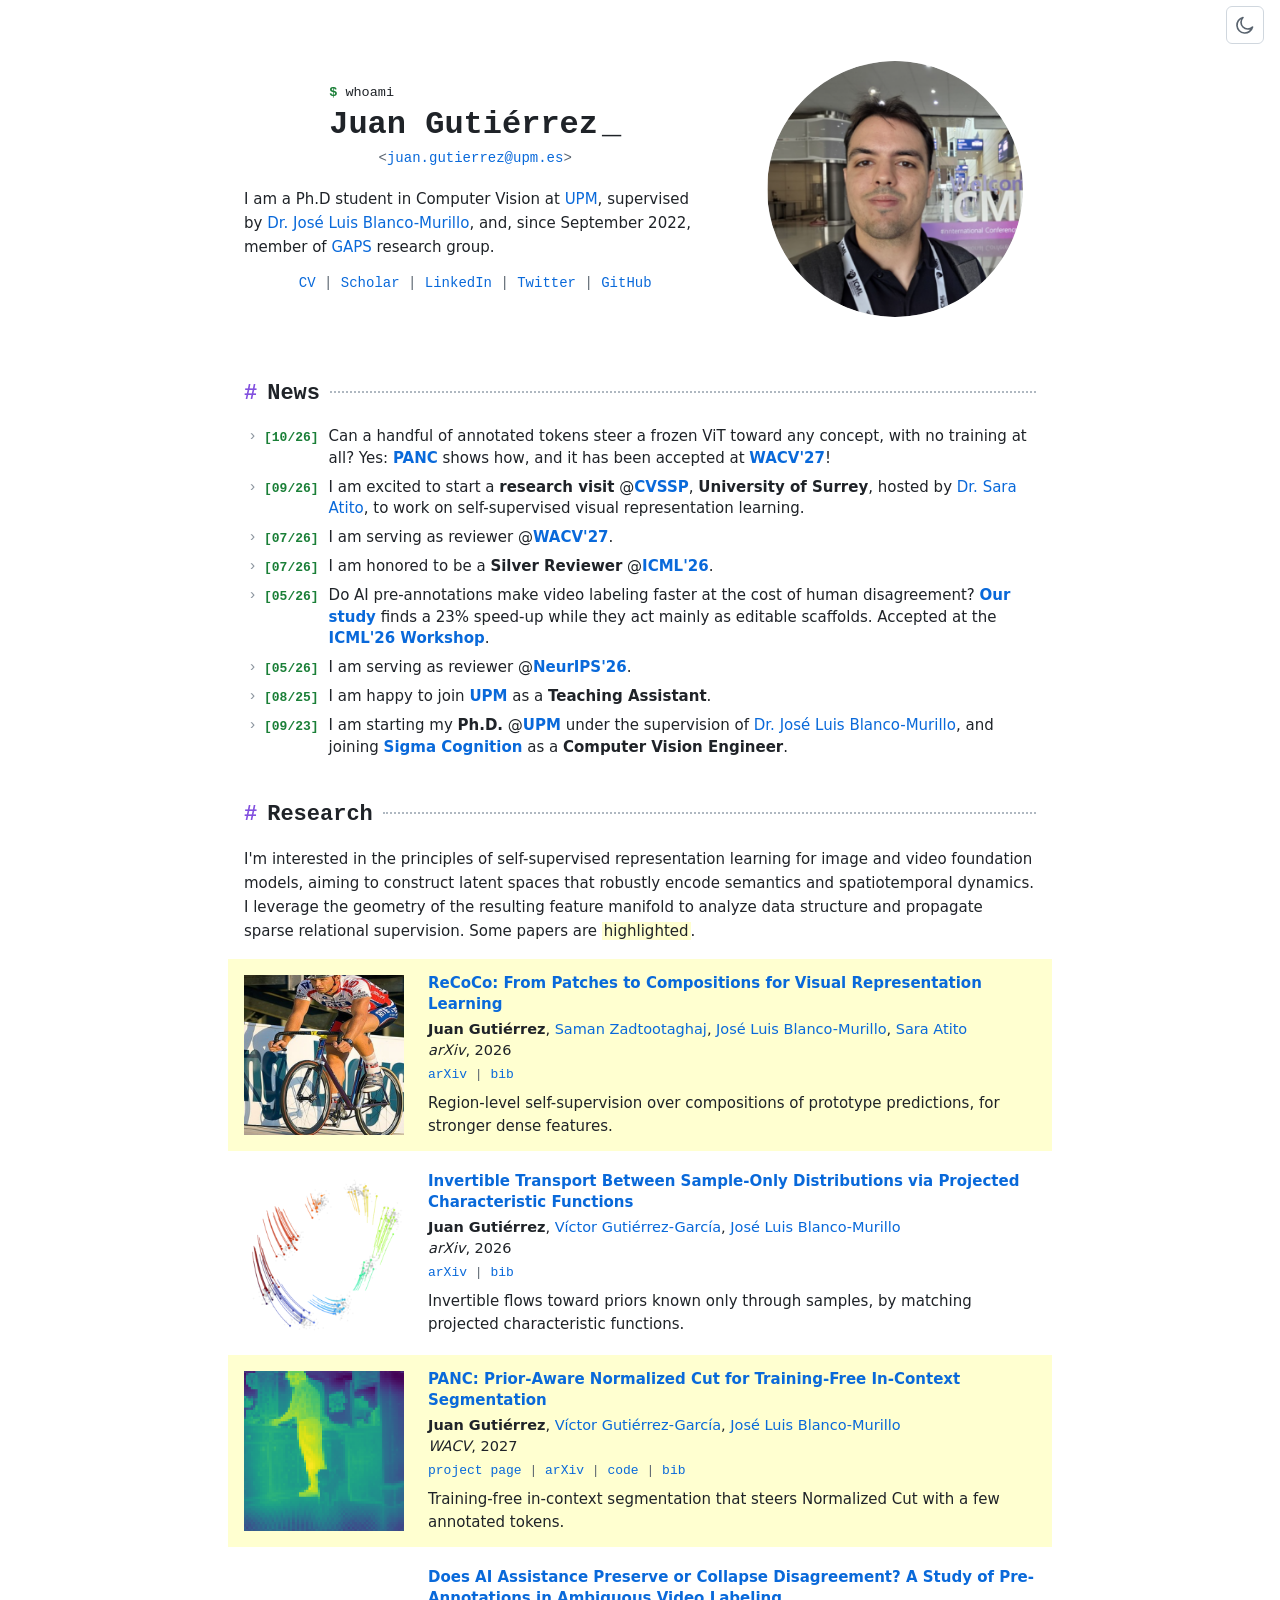
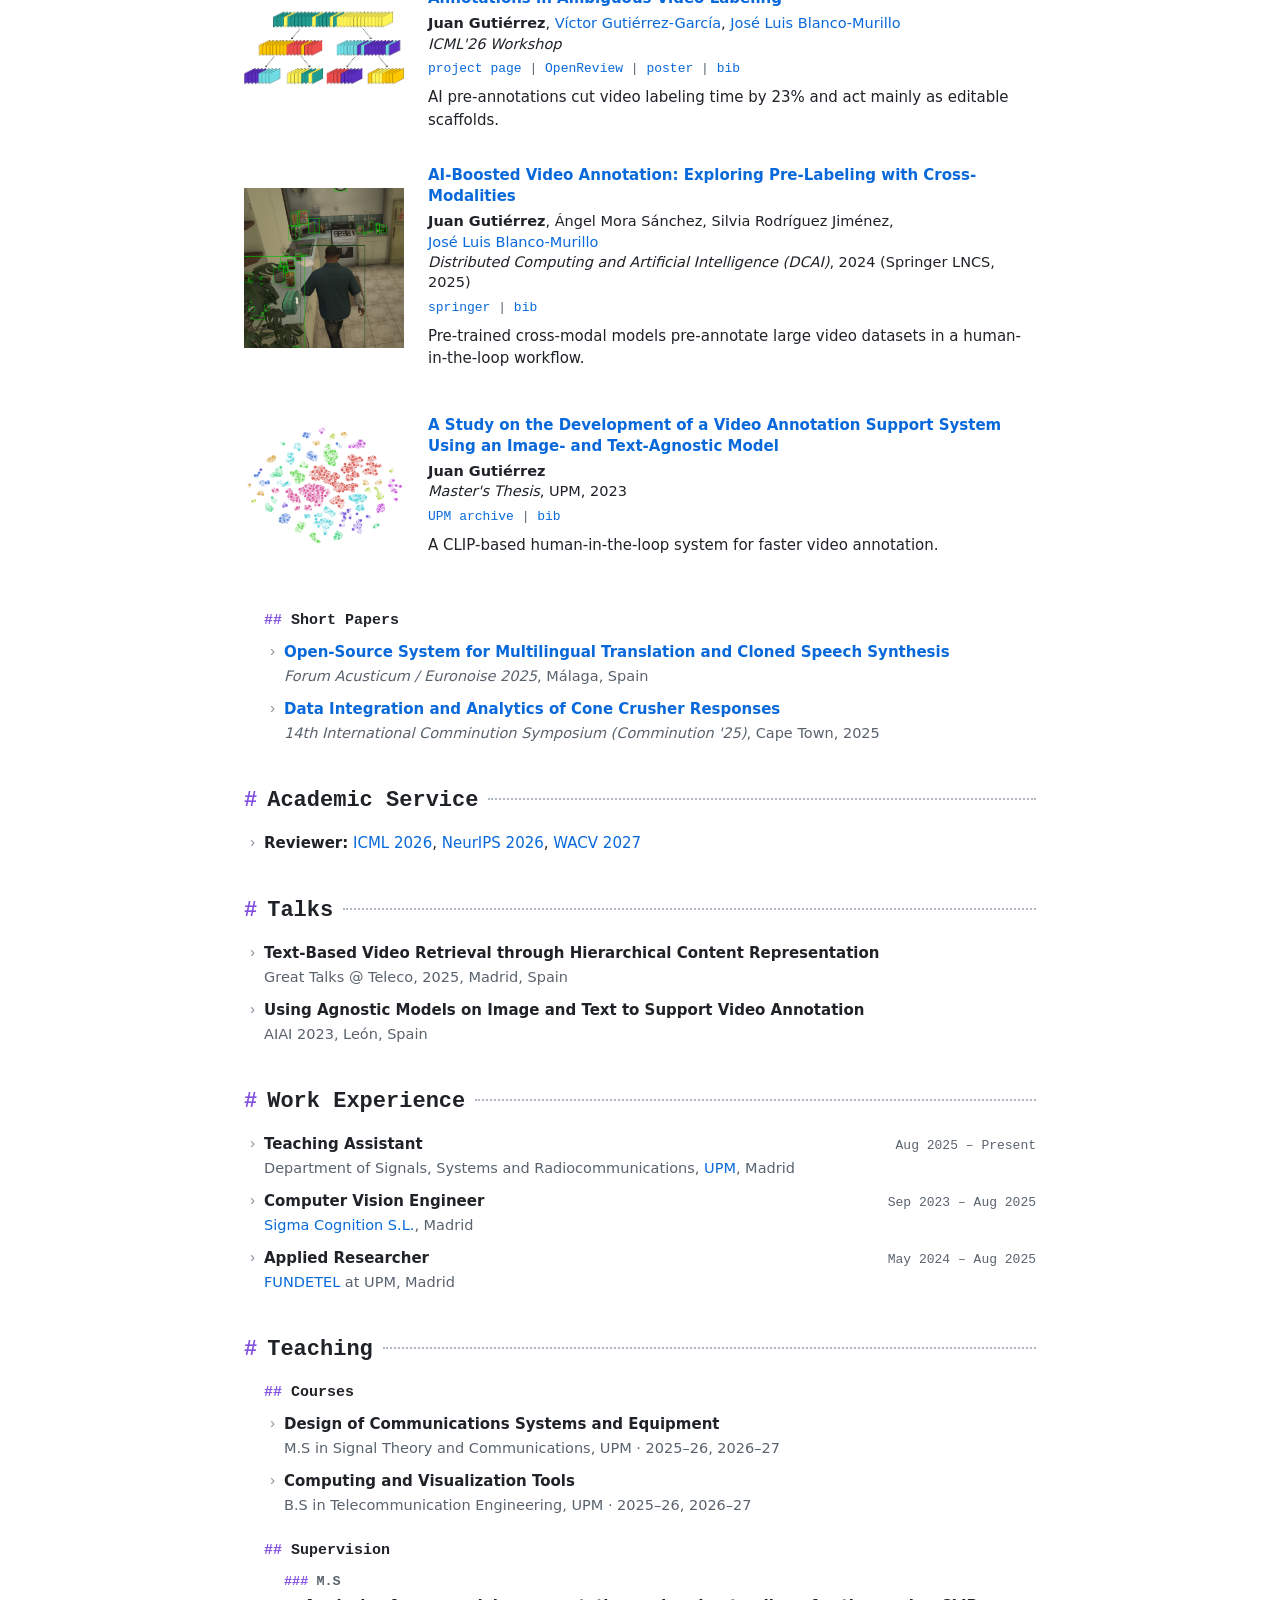
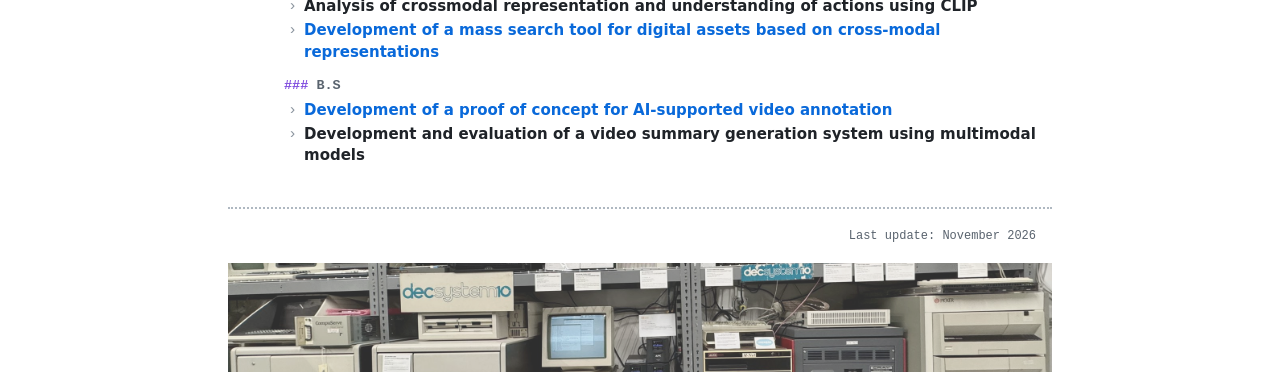
==== commit 37c25ed9: "Link the projected characteristic-function transport preprint to arXiv Co-Authored-By: Claude Opus 5" ====
--- a/index.html
+++ b/index.html
@@ -136,13 +136,17 @@
           </div>
         </div>
         <div class="paper-info">
-          <span class="papertitle">Invertible Transport Between Sample-Only Distributions via Projected Characteristic Functions</span>
+          <a href="https://arxiv.org/abs/2611.26187" class="papertitle">Invertible Transport Between Sample-Only Distributions via Projected Characteristic Functions</a>
           <div class="paper-authors">
             <strong>Juan Gutiérrez</strong>,
             <a href="https://vgutierrez2404.github.io/">Víctor Gutiérrez-García</a>,
             <a href="https://jlblancoupm.github.io/">José Luis Blanco-Murillo</a>
           </div>
-          <div class="paper-venue"><em>Preprint</em>, 2026</div>
+          <div class="paper-venue"><em>arXiv</em>, 2026</div>
+          <div class="paper-links">
+            <a href="https://arxiv.org/abs/2611.26187">arXiv</a> |
+            <a href="javascript:void(0)" onclick="showBibtexModal('data/cwflow.bib')">bib</a>
+          </div>
           <p class="paper-desc">
             Invertible flows toward priors known only through samples, by matching projected characteristic functions.
           </p>
